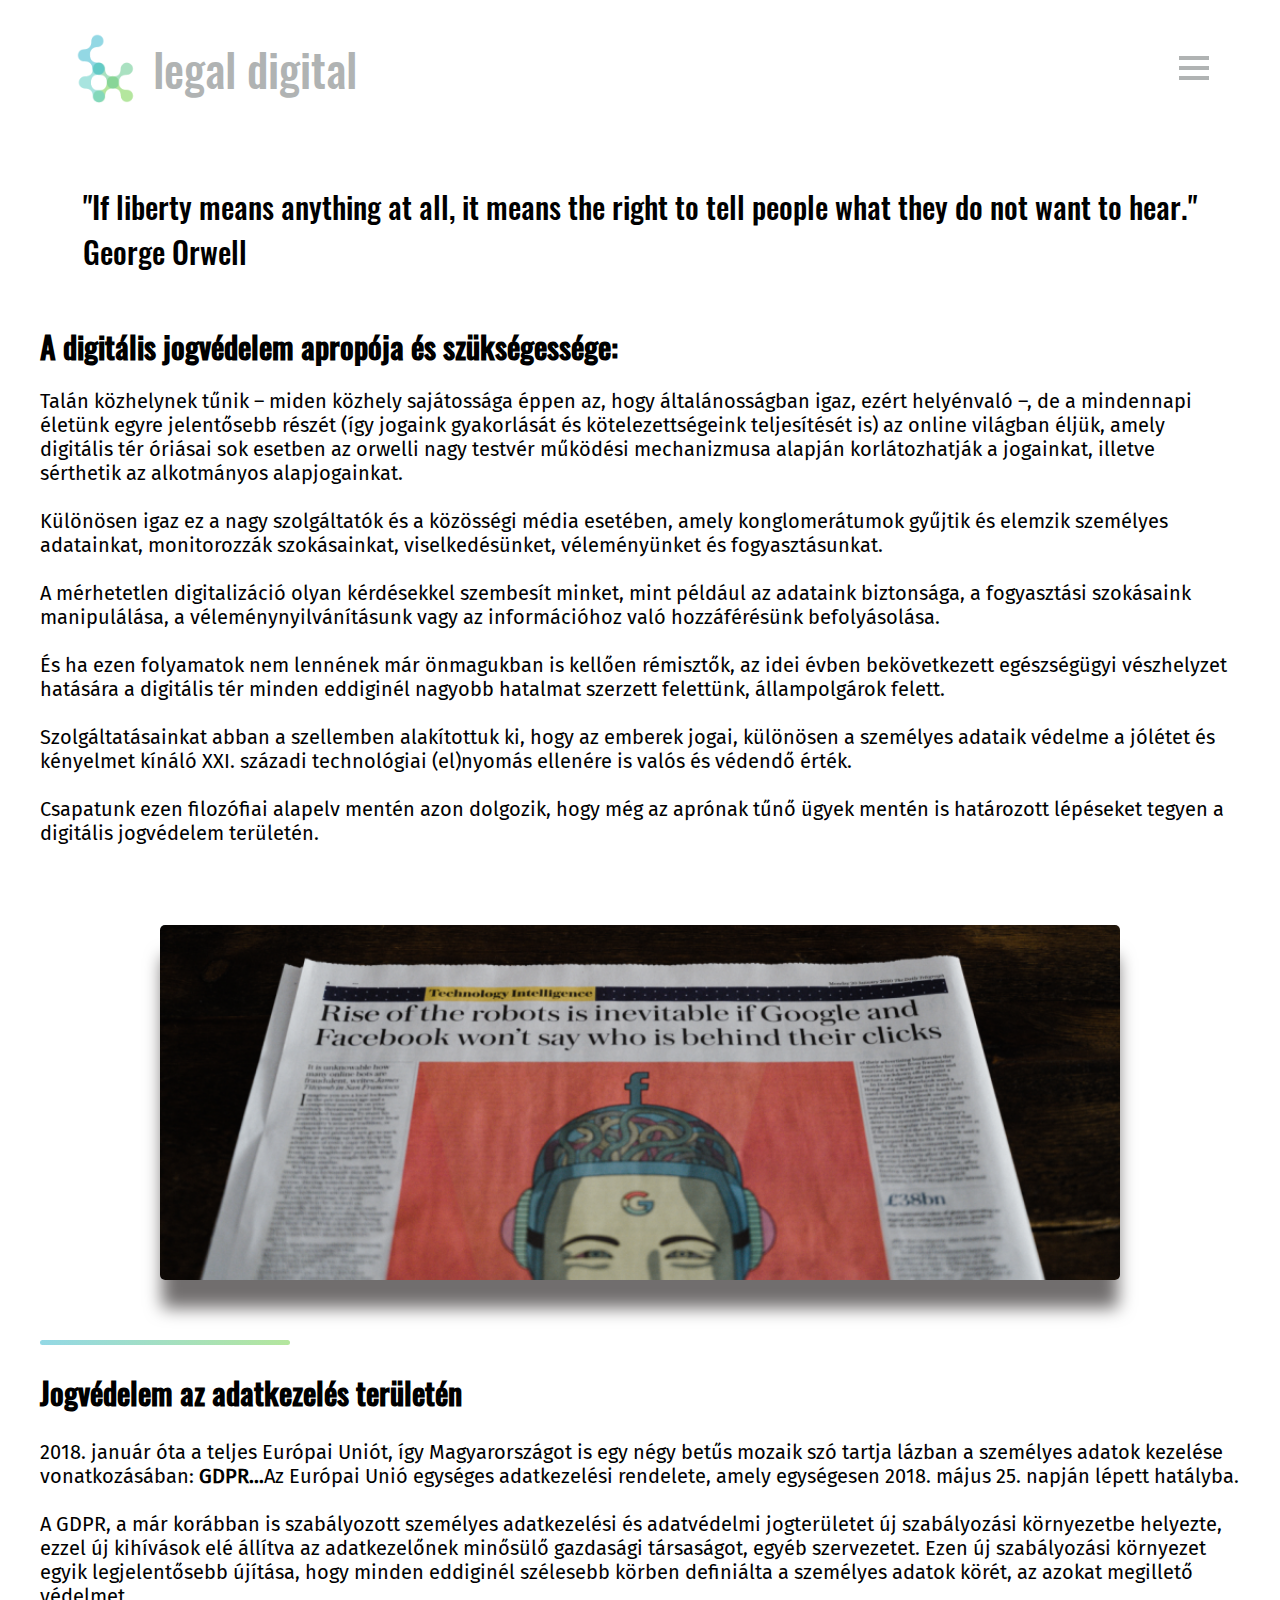
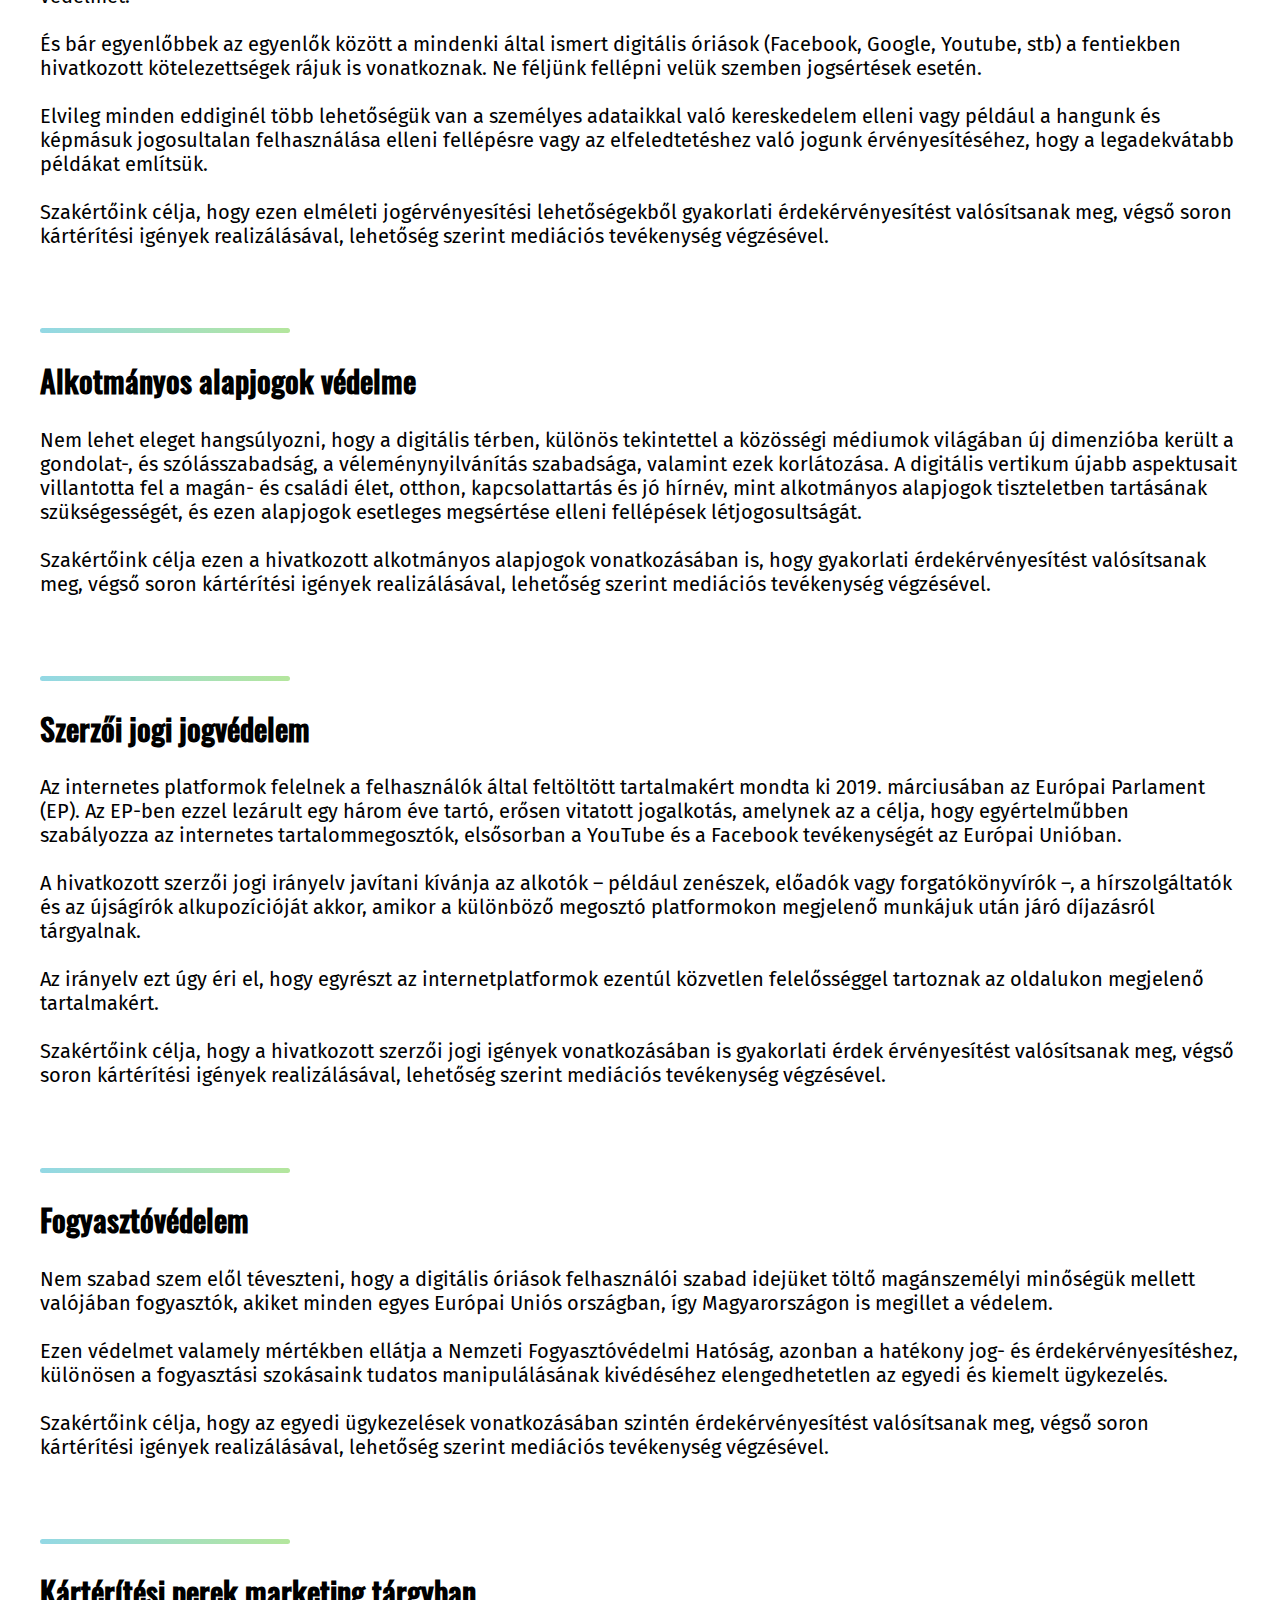
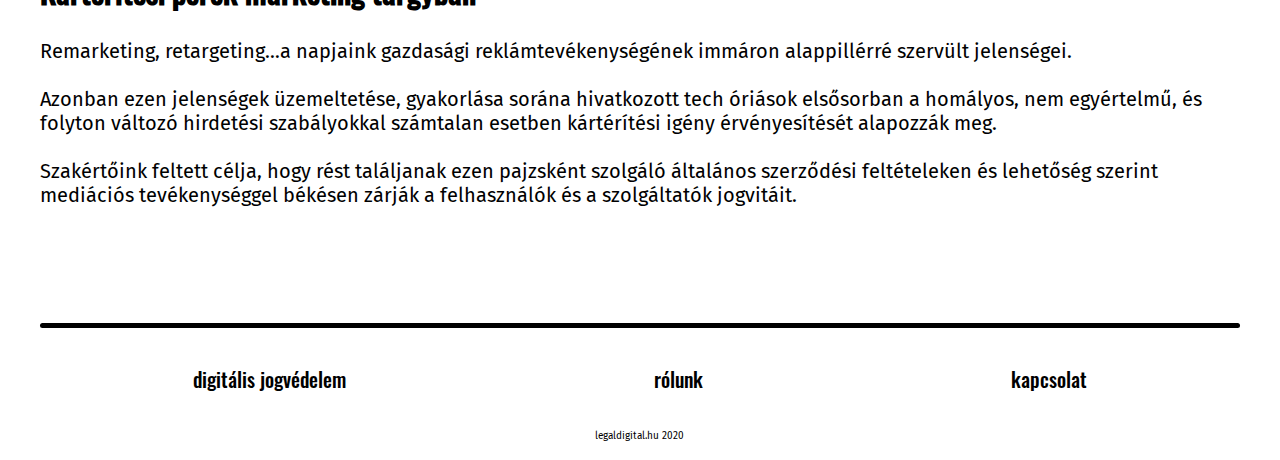
==== index.html @ 7c8e9872 "final touch" ====
<!DOCTYPE HTML>
<html lang="hu" prefix="og: http://ogp.me/ns#">
<head>
	<title>Legal Digital - digitális jogsegély</title>
	<meta name="description" content="A digitális jogvédelem szakértői. Jogvédelem az adatkezelés területén, alkotmányos alapjogok védelme, kártérítési perek digitális marketing tárgyban ">
	<meta name="viewport" content="width=device-width, initial-scale=1.0">
	<meta charset="UTF-8">
	<link rel="stylesheet" href="../assets/css/main.css" />
</head>
<body>
	<div class="page-wrapper">
	<div id="page-header-id" class="page-header">
		<div class="ld-logo"></div>
		<p class="page-title">legal digital</p>
		<div class="divisor"></div>
		<div id="toggleMenu" class="container" onclick="menuToggle(this)">
		  <div class="bar1"></div>
		  <div class="bar2"></div>
		  <div class="bar3"></div>
		</div>
	</div>
	<div class="page-content">
		<blockquote cite="https://www.goalcast.com/2018/01/19/22-george-orwell-quotes/">
			"If liberty means anything at all, it means the right to tell people what they do not want to hear."</br>
			George Orwell
		</blockquote>
		
		<article class="first-article">
			<h1>A digitális jogvédelem apropója és szükségessége:</h1>
			<p>Talán közhelynek tűnik – miden közhely sajátossága éppen az, hogy általánosságban igaz, ezért helyénvaló –, de a mindennapi életünk egyre jelentősebb részét (így jogaink gyakorlását és kötelezettségeink teljesítését is) az online világban éljük, amely digitális tér óriásai sok esetben az orwelli nagy testvér működési mechanizmusa alapján korlátozhatják a jogainkat, illetve sérthetik az alkotmányos alapjogainkat.<br/><br/>
			Különösen igaz ez a nagy szolgáltatók és a közösségi média esetében, amely konglomerátumok gyűjtik és elemzik személyes  adatainkat, monitorozzák szokásainkat,  viselkedésünket, véleményünket és  fogyasztásunkat.<br/><br/>
			A mérhetetlen digitalizáció olyan kérdésekkel szembesít minket, mint például az adataink biztonsága, a fogyasztási szokásaink manipulálása, a véleménynyilvánításunk vagy az információhoz való hozzáférésünk befolyásolása.<br/><br/>
			És ha ezen folyamatok nem lennének már önmagukban is kellően rémisztők, az idei évben bekövetkezett egészségügyi vészhelyzet hatására a digitális tér minden eddiginél nagyobb hatalmat szerzett felettünk, állampolgárok felett.<br/><br/>
			Szolgáltatásainkat abban a szellemben alakítottuk ki, hogy az emberek jogai, különösen a személyes adataik védelme a jólétet és kényelmet kínáló XXI. századi technológiai (el)nyomás ellenére is valós és védendő érték.<br/><br/>
			Csapatunk ezen filozófiai alapelv mentén azon dolgozik, hogy még az aprónak tűnő ügyek mentén is határozott lépéseket tegyen a digitális jogvédelem területén.
			</p>			
		</article>
		<div class="front-image"></div>
		<article>
			<div class="green-line"></div>
			<h2>Jogvédelem az adatkezelés területén</h2>
			<p>2018. január óta a teljes Európai Uniót, így Magyarországot is egy négy betűs mozaik szó tartja lázban a személyes adatok kezelése vonatkozásában: <b>GDPR...</b>Az Európai Unió egységes adatkezelési rendelete, amely egységesen 2018. május 25. napján lépett hatályba.<br/><br/>
			A GDPR, a már korábban is szabályozott személyes adatkezelési és adatvédelmi jogterületet új szabályozási környezetbe helyezte, ezzel új kihívások elé állítva az adatkezelőnek minősülő gazdasági társaságot, egyéb szervezetet. Ezen új szabályozási környezet egyik legjelentősebb újítása, hogy minden eddiginél szélesebb körben definiálta a személyes adatok körét, az azokat megillető védelmet.<br/><br/>
			És bár egyenlőbbek az egyenlők között a mindenki által ismert digitális óriások (Facebook, Google, Youtube, stb) a fentiekben hivatkozott kötelezettségek rájuk is vonatkoznak. Ne féljünk fellépni velük szemben jogsértések esetén.<br/><br/>
			Elvileg minden eddiginél több lehetőségük van a személyes adataikkal való kereskedelem elleni vagy például a hangunk és képmásuk jogosultalan felhasználása elleni fellépésre vagy az elfeledtetéshez való jogunk érvényesítéséhez, hogy a legadekvátabb példákat említsük.<br/><br/>
			Szakértőink célja, hogy ezen elméleti jogérvényesítési lehetőségekből gyakorlati érdekérvényesítést valósítsanak meg, végső soron kártérítési igények realizálásával, lehetőség szerint mediációs tevékenység végzésével.
			</p>			
		</article>
		<article>
			<div class="green-line"></div>
			<h2>Alkotmányos alapjogok védelme</h2>
			<p>Nem lehet eleget hangsúlyozni, hogy a digitális térben, különös tekintettel a közösségi médiumok világában új dimenzióba került a gondolat-, és szólásszabadság, a véleménynyilvánítás szabadsága, valamint ezek korlátozása. A digitális vertikum újabb aspektusait villantotta fel a magán- és családi élet, otthon, kapcsolattartás és jó hírnév, mint alkotmányos alapjogok tiszteletben tartásának szükségességét, és ezen alapjogok esetleges megsértése elleni fellépések létjogosultságát.<br/><br/>
			Szakértőink célja ezen a hivatkozott alkotmányos alapjogok vonatkozásában is, hogy gyakorlati érdekérvényesítést valósítsanak meg, végső soron kártérítési igények realizálásával, lehetőség szerint mediációs tevékenység végzésével.
			</p>			
		</article>
		<article>
			<div class="green-line"></div>
			<h2>Szerzői jogi jogvédelem</h2>
			<p>Az internetes platformok felelnek a felhasználók által feltöltött tartalmakért mondta ki 2019. márciusában az Európai Parlament (EP). Az EP-ben ezzel lezárult egy három éve tartó, erősen vitatott jogalkotás, amelynek az a célja, hogy egyértelműbben szabályozza az internetes tartalommegosztók, elsősorban a YouTube és a Facebook tevékenységét az Európai Unióban.<br/><br/>
			A hivatkozott szerzői jogi irányelv javítani kívánja az alkotók – például zenészek, előadók vagy forgatókönyvírók –, a hírszolgáltatók és az újságírók alkupozícióját akkor, amikor a különböző megosztó platformokon megjelenő munkájuk után járó díjazásról tárgyalnak.<br/><br/>
			Az irányelv ezt úgy éri el, hogy egyrészt az internetplatformok ezentúl közvetlen felelősséggel tartoznak az oldalukon megjelenő tartalmakért.<br/><br/>
			Szakértőink célja, hogy a hivatkozott szerzői jogi igények vonatkozásában is gyakorlati érdek érvényesítést valósítsanak meg, végső soron kártérítési igények realizálásával, lehetőség szerint mediációs tevékenység végzésével.
			</p>			
		</article>
		<article>
			<div class="green-line"></div>
			<h2>Fogyasztóvédelem</h2>
			<p>Nem szabad szem elől téveszteni, hogy a digitális óriások felhasználói szabad idejüket töltő magánszemélyi minőségük mellett valójában fogyasztók, akiket minden egyes Európai Uniós országban, így Magyarországon is megillet a védelem.<br/><br/>
			Ezen védelmet valamely mértékben ellátja a Nemzeti Fogyasztóvédelmi Hatóság, azonban a hatékony jog- és érdekérvényesítéshez, különösen a fogyasztási szokásaink tudatos manipulálásának kivédéséhez elengedhetetlen az egyedi és kiemelt ügykezelés.<br/><br/>
			Szakértőink célja, hogy az egyedi ügykezelések vonatkozásában szintén érdekérvényesítést valósítsanak meg, végső soron kártérítési igények realizálásával, lehetőség szerint mediációs tevékenység végzésével.
			</p>			
		</article>
		<article>
			<div class="green-line"></div>
			<h2>Kártérítési perek marketing tárgyban</h2>
			<p>Remarketing, retargeting…a napjaink gazdasági reklámtevékenységének immáron alappillérré szervült jelenségei.<br/><br/>
			Azonban ezen jelenségek üzemeltetése, gyakorlása sorána hivatkozott tech óriások elsősorban a homályos, nem egyértelmű, és folyton változó hirdetési szabályokkal számtalan esetben kártérítési igény érvényesítését alapozzák meg.<br/><br/>
			Szakértőink feltett célja, hogy rést találjanak ezen pajzsként szolgáló általános szerződési feltételeken és lehetőség szerint mediációs tevékenységgel békésen zárják a felhasználók és a szolgáltatók jogvitáit.
			</p>			
		</article>
		<div class="footer-line"></div>
		<div id="footer"></div>
	</div>
	</div>
	
	<div id="myNav" class="overlay"></div>

</body>
<script src="assets/js/overlay.js"></script>
<script src="assets/js/navigation.js"></script>
<script src="assets/js/footer.js"></script>
</html>
---- assets/css/main.css ----
@font-face{font-family:fira-regular;src:url(../fonts/FiraSans-Regular.ttf)}@font-face{font-family:roboto-light;src:url(../fonts/RobotoCondensed-Light.ttf)}@font-face{font-family:roboto-regular;src:url(../fonts/RobotoCondensed-Regular.ttf)}@font-face{font-family:roboto-bold;src:url(../fonts/RobotoCondensed-Bold.ttf)}@font-face{font-family:osqald-medium;src:url(../fonts/Oswald-Medium.ttf)}body{background-color:#fff}blockquote{font-family:osqald-medium;font-size:30px}h1{font-family:osqald-medium;font-size:30px}h2{font-family:osqald-medium;font-size:30px}p{font-family:fira-regular;font-size:20px}article{width:100%;margin-top:5%}.first-article{margin-top:0%}.front-image{background-image:url("../img/ld-front-img.png");background-size:cover;background-repeat:no-repeat;background-position:center;width:80%;height:355px;margin:0 auto;margin-top:5%;border-radius:5px 5px 5px 5px;-webkit-box-shadow:0px 30px 17px -2px #716e6e;-moz-box-shadow:0px 30px 17px -2px #716e6e;box-shadow:0px 30px 17px -2px #716e6e}.ld-logo{height:70px;width:70px;background-image:url("../img/ld-logo.png");background-size:contain;background-repeat:no-repeat}.page-title{font-family:osqald-medium;font-size:45px;color:#b0b3b3;margin:0px;margin-left:1%}.green-line{height:5px;width:250px;background-image:linear-gradient(to right, #93D8E5, #B4E69D);border-radius:5px 5px 5px 5px}.footer-line{margin-top:8%;height:5px;width:100%;background-color:#000;border-radius:5px 5px 5px 5px}.page-sub-title{font-family:osqald-medium;font-size:25px;font-style:italic;text-transform:uppercase;color:#f1c79a;margin:0px}.divisor{width:25px}.page-wrapper{width:100%;max-width:1280px;height:100%;display:flex;flex-direction:column;margin:0 auto}.page-header{display:flex;flex-direction:row;justify-content:flex-start;align-items:center;margin-left:5%;margin-right:5%;margin-top:2%}.page-content{width:95%;display:flex;flex-direction:column;margin-left:auto;margin-right:auto;align-items:center;margin-top:4%}.empty-space{height:300px;width:1px}.rolunk-drft{float:right;border-radius:5px 5px 5px 5px;-webkit-box-shadow:0px 30px 17px -2px #716e6e;-moz-box-shadow:0px 30px 17px -2px #716e6e;box-shadow:0px 30px 17px -2px #716e6e;margin-left:5%;margin-right:5%}@font-face{font-family:fira-regular;src:url(../fonts/FiraSans-Regular.ttf)}@font-face{font-family:roboto-light;src:url(../fonts/RobotoCondensed-Light.ttf)}@font-face{font-family:roboto-regular;src:url(../fonts/RobotoCondensed-Regular.ttf)}@font-face{font-family:roboto-bold;src:url(../fonts/RobotoCondensed-Bold.ttf)}@font-face{font-family:osqald-medium;src:url(../fonts/Oswald-Medium.ttf)}.container{display:inline-block;cursor:pointer;margin-left:auto}.bar1,.bar2,.bar3{width:30px;height:4px;background-color:#b0b3b3;margin:6px 0;transition:.4s}.change .bar1{-webkit-transform:rotate(-45deg) translate(-9px, 6px);transform:rotate(-45deg) translate(-9px, 6px)}.change .bar2{opacity:0}.change .bar3{-webkit-transform:rotate(45deg) translate(-8px, -8px);transform:rotate(45deg) translate(-8px, -5px)}.overlay{height:100%;width:0;position:fixed;z-index:1;top:0;left:0;background-color:#fff;overflow-x:hidden;transition:.5s}.overlay-content{font-family:osqald-medium;position:relative;top:25%;width:100%;text-align:center;margin-top:30px}.overlay a{padding:8px;text-decoration:none;font-size:50px;color:#000;display:block;transition:.3s}.overlay a:hover,.overlay a:focus{color:#74c4bb}.overlay .closebtn{position:absolute;top:20px;right:45px;font-size:60px}@font-face{font-family:fira-regular;src:url(../fonts/FiraSans-Regular.ttf)}@font-face{font-family:roboto-light;src:url(../fonts/RobotoCondensed-Light.ttf)}@font-face{font-family:roboto-regular;src:url(../fonts/RobotoCondensed-Regular.ttf)}@font-face{font-family:roboto-bold;src:url(../fonts/RobotoCondensed-Bold.ttf)}@font-face{font-family:osqald-medium;src:url(../fonts/Oswald-Medium.ttf)}form{font-family:fira-regular;font-size:20px;width:80%;margin:0 auto}input[type=text]{width:100%;padding:12px 20px;margin:8px 0;display:inline-block;border:1px solid #ccc;border-radius:4px;box-sizing:border-box}input[type=email]{width:100%;padding:12px 20px;margin:8px 0;display:inline-block;border:1px solid #ccc;border-radius:4px;box-sizing:border-box}input[type=phone]{width:100%;padding:12px 20px;margin:8px 0;display:inline-block;border:1px solid #ccc;border-radius:4px;box-sizing:border-box}textarea{width:100%;height:200px;padding:12px 20px;margin:8px 0;display:inline-block;border:1px solid #ccc;border-radius:4px;box-sizing:border-box}input[type=submit]{width:120px;background-color:#303a43;color:#fff;padding:14px 20px;margin:8px 0;border:none;border-radius:4px;cursor:pointer;font-weight:900}input:focus,textarea:focus{outline:none !important;border:1px solid #b0b3b3;box-shadow:0 0 10px #b0b3b3}input[type=submit]:hover{background-color:#74c4bb}.hidden{display:none}@font-face{font-family:fira-regular;src:url(../fonts/FiraSans-Regular.ttf)}@font-face{font-family:roboto-light;src:url(../fonts/RobotoCondensed-Light.ttf)}@font-face{font-family:roboto-regular;src:url(../fonts/RobotoCondensed-Regular.ttf)}@font-face{font-family:roboto-bold;src:url(../fonts/RobotoCondensed-Bold.ttf)}@font-face{font-family:osqald-medium;src:url(../fonts/Oswald-Medium.ttf)}.footer-content{display:flex;flex-direction:row;flex-wrap:wrap;justify-content:space-around;width:100%}.footer-content a{font-family:osqald-medium;font-size:20px;color:#000;text-decoration:none;margin-top:3%}.footer-content a:hover,.footer-content a:focus{color:#74c4bb}.footer-content-copy{margin-top:3%;text-align:center;width:100%}.footer-content-copy p{font-size:10px !important}#footer{width:100%}@font-face{font-family:fira-regular;src:url(../fonts/FiraSans-Regular.ttf)}@font-face{font-family:roboto-light;src:url(../fonts/RobotoCondensed-Light.ttf)}@font-face{font-family:roboto-regular;src:url(../fonts/RobotoCondensed-Regular.ttf)}@font-face{font-family:roboto-bold;src:url(../fonts/RobotoCondensed-Bold.ttf)}@font-face{font-family:osqald-medium;src:url(../fonts/Oswald-Medium.ttf)}@media only screen and (max-width: 668px){.ld-logo{height:40px;width:40px}.front-image{width:90%;height:200px}.page-title{font-size:20px}p{font-size:16px}blockquote{font-size:20px}h1{font-size:20px}h2{font-size:20px}article{margin-top:15%}.bar1,.bar2,.bar3{width:25px;height:3px;background-color:#b0b3b3;margin:6px 0;transition:.4s}.overlay a{text-decoration:none;font-size:25px}.overlay-content{top:25%}.footer-content a{font-size:16px}.green-line{height:5px;width:180px}.change .bar3{-webkit-transform:rotate(45deg) translate(-8px, -8px);transform:rotate(45deg) translate(-7px, -4px)}.rolunk-drft{display:none}}/*# sourceMappingURL=main.css.map */
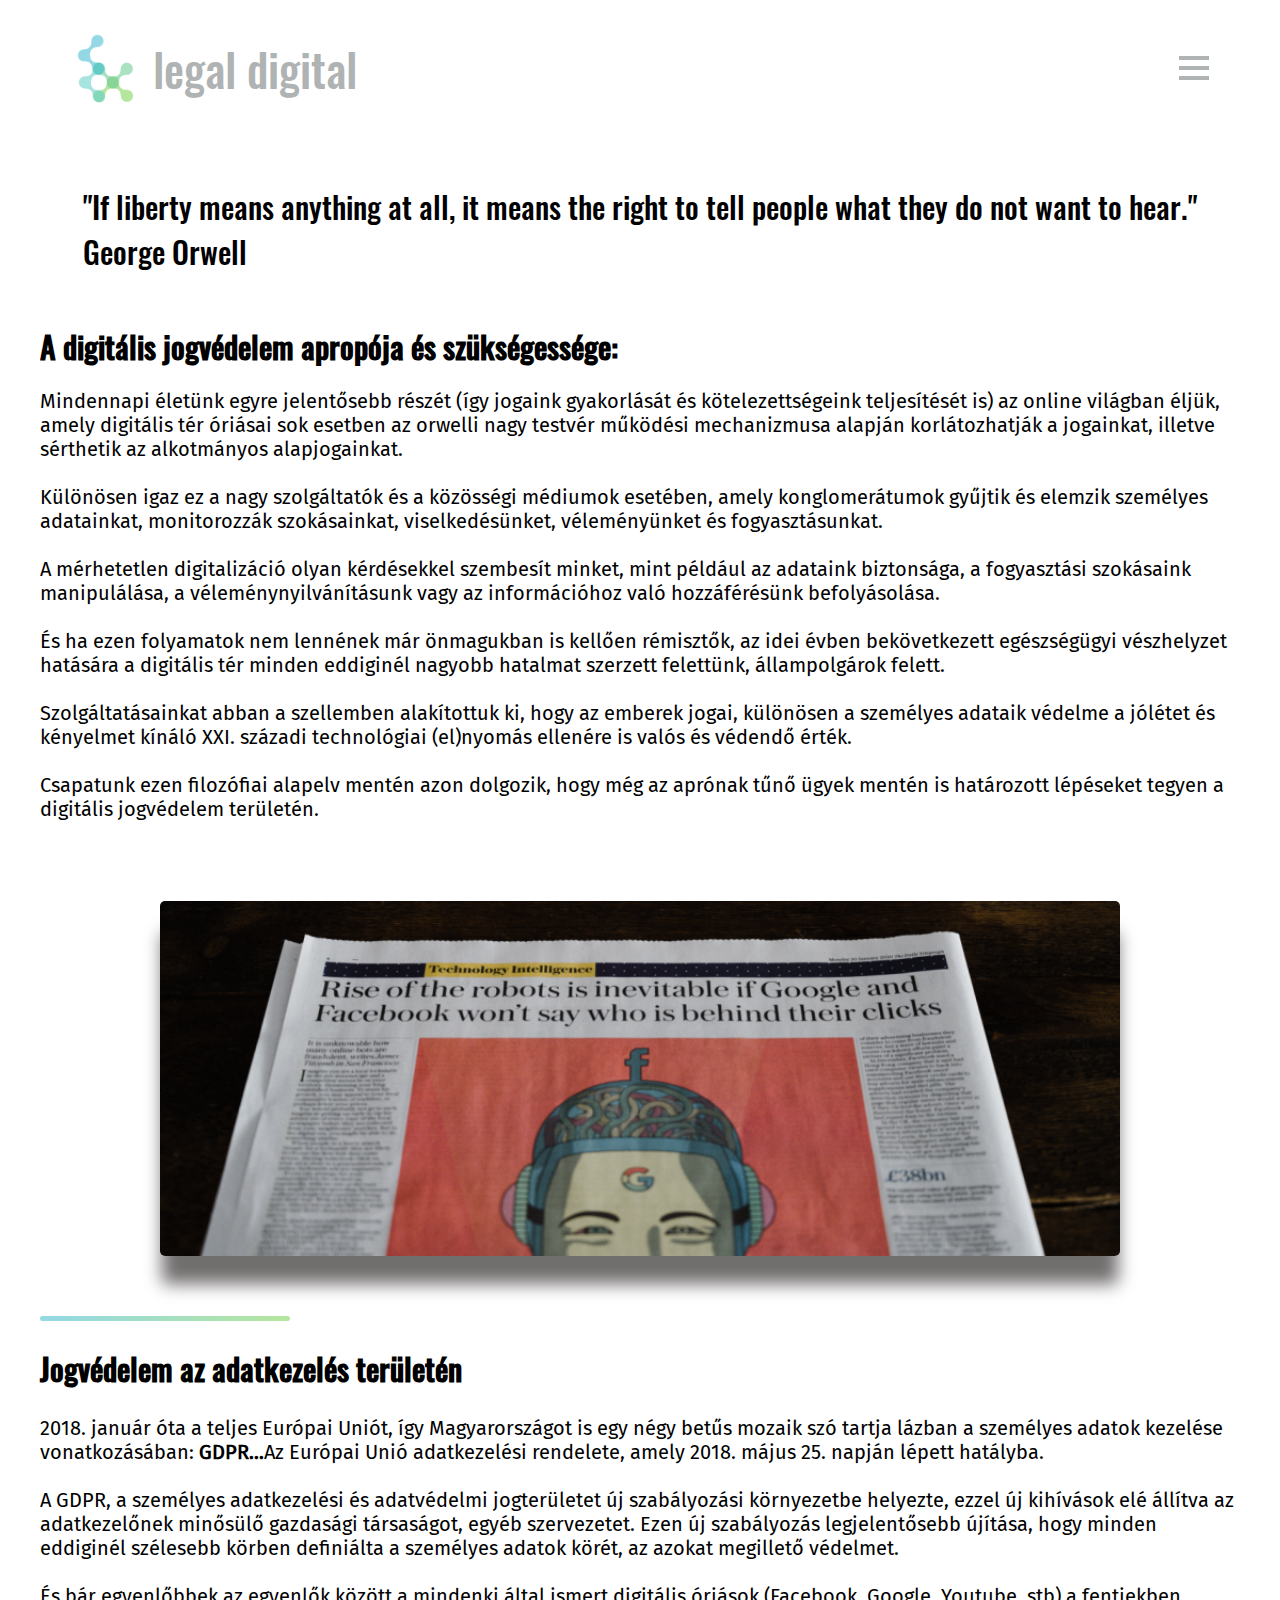
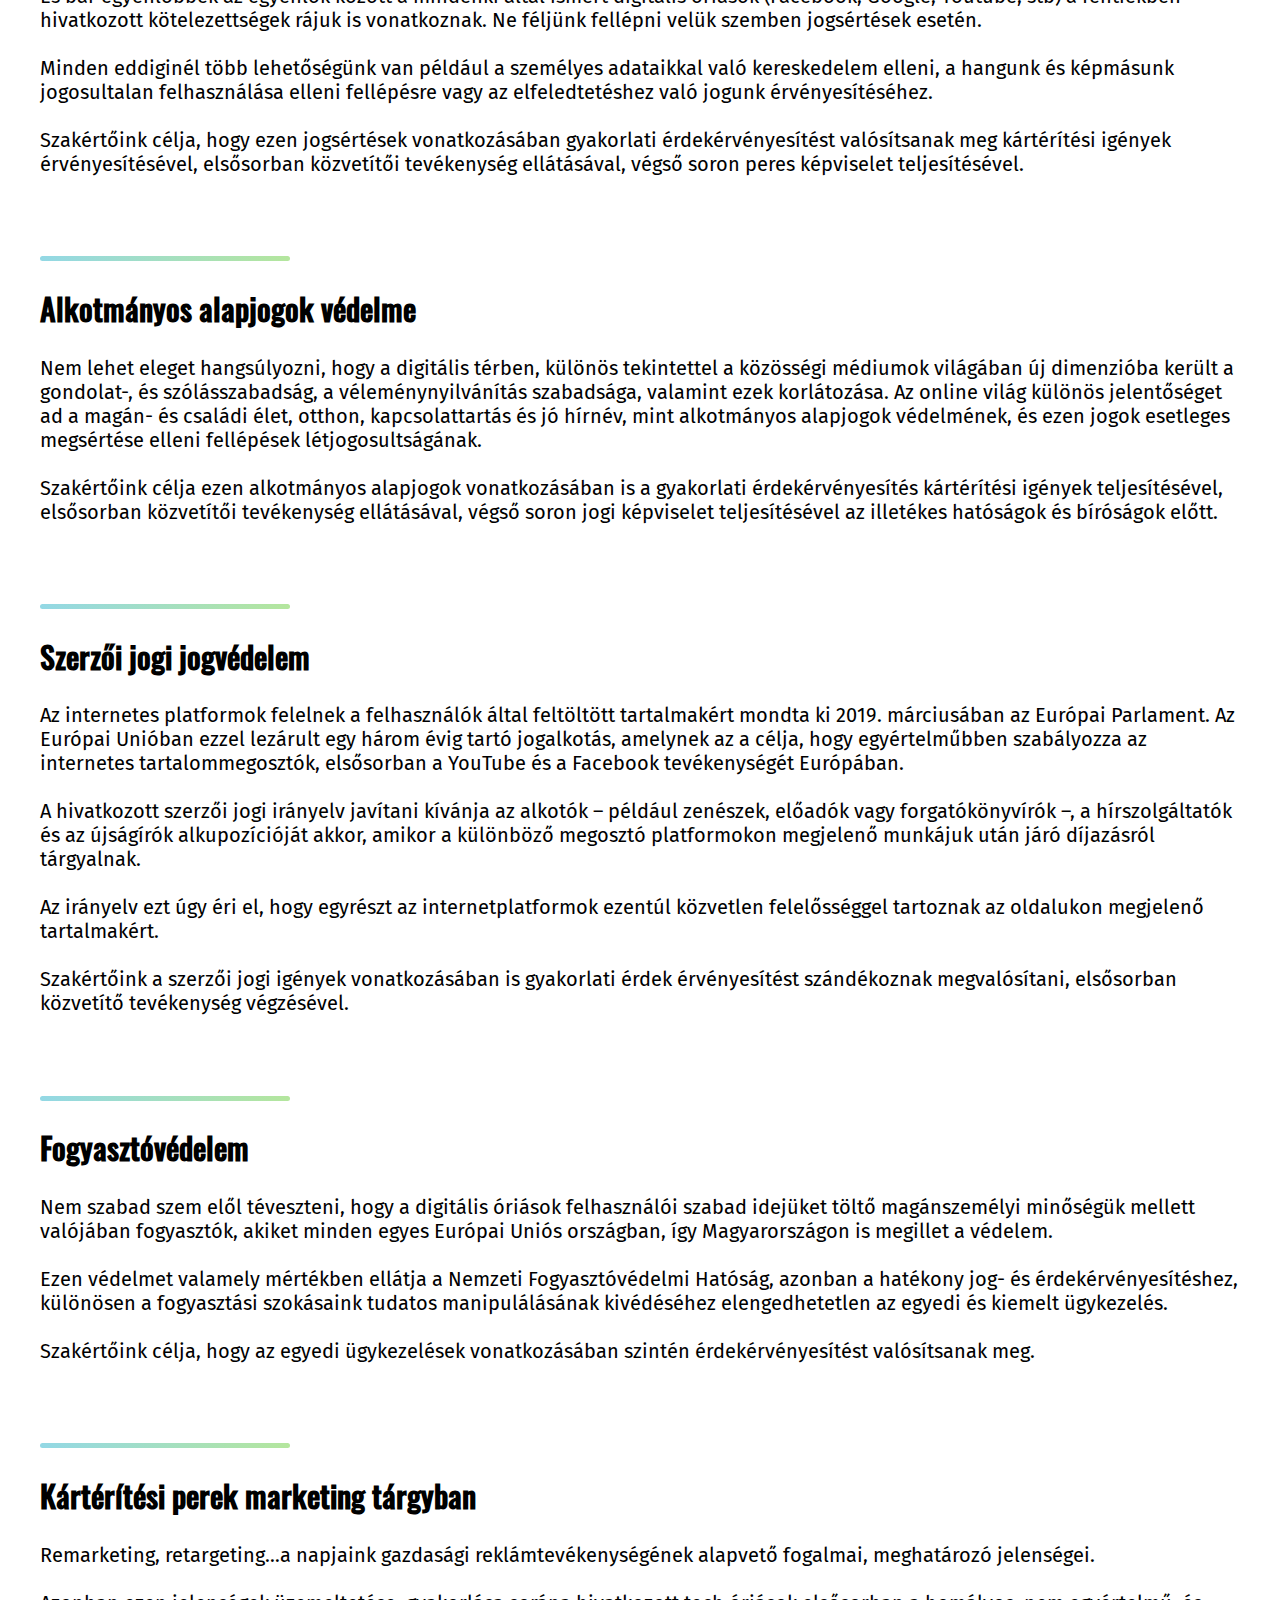
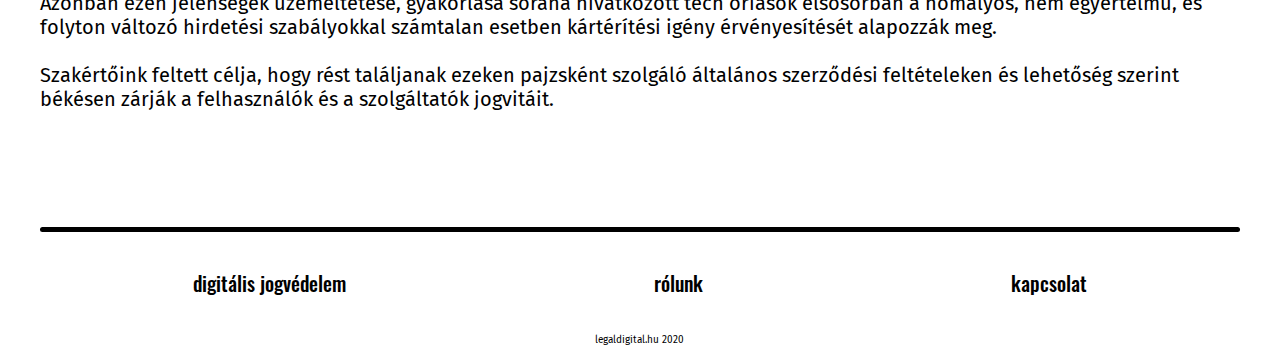
==== commit ba7160af: "final simitás content" ====
--- a/index.html
+++ b/index.html
@@ -27,8 +27,8 @@
 		
 		<article class="first-article">
 			<h1>A digitális jogvédelem apropója és szükségessége:</h1>
-			<p>Talán közhelynek tűnik – miden közhely sajátossága éppen az, hogy általánosságban igaz, ezért helyénvaló –, de a mindennapi életünk egyre jelentősebb részét (így jogaink gyakorlását és kötelezettségeink teljesítését is) az online világban éljük, amely digitális tér óriásai sok esetben az orwelli nagy testvér működési mechanizmusa alapján korlátozhatják a jogainkat, illetve sérthetik az alkotmányos alapjogainkat.<br/><br/>
-			Különösen igaz ez a nagy szolgáltatók és a közösségi média esetében, amely konglomerátumok gyűjtik és elemzik személyes  adatainkat, monitorozzák szokásainkat,  viselkedésünket, véleményünket és  fogyasztásunkat.<br/><br/>
+			<p>Mindennapi életünk egyre jelentősebb részét (így jogaink gyakorlását és kötelezettségeink teljesítését is) az online világban éljük, amely digitális tér óriásai sok esetben az orwelli nagy testvér működési mechanizmusa alapján korlátozhatják a jogainkat, illetve sérthetik az alkotmányos alapjogainkat.<br/><br/>
+			Különösen igaz ez a nagy szolgáltatók és a közösségi médiumok esetében, amely konglomerátumok gyűjtik és elemzik személyes  adatainkat, monitorozzák szokásainkat,  viselkedésünket, véleményünket és  fogyasztásunkat.<br/><br/>
 			A mérhetetlen digitalizáció olyan kérdésekkel szembesít minket, mint például az adataink biztonsága, a fogyasztási szokásaink manipulálása, a véleménynyilvánításunk vagy az információhoz való hozzáférésünk befolyásolása.<br/><br/>
 			És ha ezen folyamatok nem lennének már önmagukban is kellően rémisztők, az idei évben bekövetkezett egészségügyi vészhelyzet hatására a digitális tér minden eddiginél nagyobb hatalmat szerzett felettünk, állampolgárok felett.<br/><br/>
 			Szolgáltatásainkat abban a szellemben alakítottuk ki, hogy az emberek jogai, különösen a személyes adataik védelme a jólétet és kényelmet kínáló XXI. századi technológiai (el)nyomás ellenére is valós és védendő érték.<br/><br/>
@@ -39,27 +39,27 @@
 		<article>
 			<div class="green-line"></div>
 			<h2>Jogvédelem az adatkezelés területén</h2>
-			<p>2018. január óta a teljes Európai Uniót, így Magyarországot is egy négy betűs mozaik szó tartja lázban a személyes adatok kezelése vonatkozásában: <b>GDPR...</b>Az Európai Unió egységes adatkezelési rendelete, amely egységesen 2018. május 25. napján lépett hatályba.<br/><br/>
-			A GDPR, a már korábban is szabályozott személyes adatkezelési és adatvédelmi jogterületet új szabályozási környezetbe helyezte, ezzel új kihívások elé állítva az adatkezelőnek minősülő gazdasági társaságot, egyéb szervezetet. Ezen új szabályozási környezet egyik legjelentősebb újítása, hogy minden eddiginél szélesebb körben definiálta a személyes adatok körét, az azokat megillető védelmet.<br/><br/>
+			<p>2018. január óta a teljes Európai Uniót, így Magyarországot is egy négy betűs mozaik szó tartja lázban a személyes adatok kezelése vonatkozásában: <b>GDPR...</b>Az Európai Unió adatkezelési rendelete, amely 2018. május 25. napján lépett hatályba.<br/><br/>
+			A GDPR, a személyes adatkezelési és adatvédelmi jogterületet új szabályozási környezetbe helyezte, ezzel új kihívások elé állítva az adatkezelőnek minősülő gazdasági társaságot, egyéb szervezetet. Ezen új szabályozás legjelentősebb újítása, hogy minden eddiginél szélesebb körben definiálta a személyes adatok körét, az azokat megillető védelmet.<br/><br/>
 			És bár egyenlőbbek az egyenlők között a mindenki által ismert digitális óriások (Facebook, Google, Youtube, stb) a fentiekben hivatkozott kötelezettségek rájuk is vonatkoznak. Ne féljünk fellépni velük szemben jogsértések esetén.<br/><br/>
-			Elvileg minden eddiginél több lehetőségük van a személyes adataikkal való kereskedelem elleni vagy például a hangunk és képmásuk jogosultalan felhasználása elleni fellépésre vagy az elfeledtetéshez való jogunk érvényesítéséhez, hogy a legadekvátabb példákat említsük.<br/><br/>
-			Szakértőink célja, hogy ezen elméleti jogérvényesítési lehetőségekből gyakorlati érdekérvényesítést valósítsanak meg, végső soron kártérítési igények realizálásával, lehetőség szerint mediációs tevékenység végzésével.
+			Minden eddiginél több lehetőségünk van például a személyes adataikkal való kereskedelem elleni, a hangunk és képmásunk jogosultalan felhasználása elleni fellépésre vagy az elfeledtetéshez való jogunk érvényesítéséhez.<br/><br/>
+			Szakértőink célja, hogy ezen jogsértések vonatkozásában gyakorlati érdekérvényesítést valósítsanak meg kártérítési igények érvényesítésével, elsősorban közvetítői tevékenység ellátásával, végső soron peres képviselet teljesítésével.
 			</p>			
 		</article>
 		<article>
 			<div class="green-line"></div>
 			<h2>Alkotmányos alapjogok védelme</h2>
-			<p>Nem lehet eleget hangsúlyozni, hogy a digitális térben, különös tekintettel a közösségi médiumok világában új dimenzióba került a gondolat-, és szólásszabadság, a véleménynyilvánítás szabadsága, valamint ezek korlátozása. A digitális vertikum újabb aspektusait villantotta fel a magán- és családi élet, otthon, kapcsolattartás és jó hírnév, mint alkotmányos alapjogok tiszteletben tartásának szükségességét, és ezen alapjogok esetleges megsértése elleni fellépések létjogosultságát.<br/><br/>
-			Szakértőink célja ezen a hivatkozott alkotmányos alapjogok vonatkozásában is, hogy gyakorlati érdekérvényesítést valósítsanak meg, végső soron kártérítési igények realizálásával, lehetőség szerint mediációs tevékenység végzésével.
+			<p>Nem lehet eleget hangsúlyozni, hogy a digitális térben, különös tekintettel a közösségi médiumok világában új dimenzióba került a gondolat-, és szólásszabadság, a véleménynyilvánítás szabadsága, valamint ezek korlátozása. Az online világ különös jelentőséget ad a magán- és családi élet, otthon, kapcsolattartás és jó hírnév, mint alkotmányos alapjogok védelmének, és ezen jogok esetleges megsértése elleni fellépések létjogosultságának.<br/><br/>
+			Szakértőink célja ezen alkotmányos alapjogok vonatkozásában is a gyakorlati érdekérvényesítés kártérítési igények teljesítésével, elsősorban közvetítői tevékenység ellátásával, végső soron jogi képviselet teljesítésével az illetékes hatóságok és bíróságok előtt.
 			</p>			
 		</article>
 		<article>
 			<div class="green-line"></div>
 			<h2>Szerzői jogi jogvédelem</h2>
-			<p>Az internetes platformok felelnek a felhasználók által feltöltött tartalmakért mondta ki 2019. márciusában az Európai Parlament (EP). Az EP-ben ezzel lezárult egy három éve tartó, erősen vitatott jogalkotás, amelynek az a célja, hogy egyértelműbben szabályozza az internetes tartalommegosztók, elsősorban a YouTube és a Facebook tevékenységét az Európai Unióban.<br/><br/>
+			<p>Az internetes platformok felelnek a felhasználók által feltöltött tartalmakért mondta ki 2019. márciusában az Európai Parlament. Az Európai Unióban ezzel lezárult egy három évig tartó jogalkotás, amelynek az a célja, hogy egyértelműbben szabályozza az internetes tartalommegosztók, elsősorban a YouTube és a Facebook tevékenységét Európában.<br/><br/>
 			A hivatkozott szerzői jogi irányelv javítani kívánja az alkotók – például zenészek, előadók vagy forgatókönyvírók –, a hírszolgáltatók és az újságírók alkupozícióját akkor, amikor a különböző megosztó platformokon megjelenő munkájuk után járó díjazásról tárgyalnak.<br/><br/>
 			Az irányelv ezt úgy éri el, hogy egyrészt az internetplatformok ezentúl közvetlen felelősséggel tartoznak az oldalukon megjelenő tartalmakért.<br/><br/>
-			Szakértőink célja, hogy a hivatkozott szerzői jogi igények vonatkozásában is gyakorlati érdek érvényesítést valósítsanak meg, végső soron kártérítési igények realizálásával, lehetőség szerint mediációs tevékenység végzésével.
+			Szakértőink a szerzői jogi igények vonatkozásában is gyakorlati érdek érvényesítést szándékoznak megvalósítani, elsősorban közvetítő tevékenység végzésével.
 			</p>			
 		</article>
 		<article>
@@ -67,15 +67,15 @@
 			<h2>Fogyasztóvédelem</h2>
 			<p>Nem szabad szem elől téveszteni, hogy a digitális óriások felhasználói szabad idejüket töltő magánszemélyi minőségük mellett valójában fogyasztók, akiket minden egyes Európai Uniós országban, így Magyarországon is megillet a védelem.<br/><br/>
 			Ezen védelmet valamely mértékben ellátja a Nemzeti Fogyasztóvédelmi Hatóság, azonban a hatékony jog- és érdekérvényesítéshez, különösen a fogyasztási szokásaink tudatos manipulálásának kivédéséhez elengedhetetlen az egyedi és kiemelt ügykezelés.<br/><br/>
-			Szakértőink célja, hogy az egyedi ügykezelések vonatkozásában szintén érdekérvényesítést valósítsanak meg, végső soron kártérítési igények realizálásával, lehetőség szerint mediációs tevékenység végzésével.
+			Szakértőink célja, hogy az egyedi ügykezelések vonatkozásában szintén érdekérvényesítést valósítsanak meg.
 			</p>			
 		</article>
 		<article>
 			<div class="green-line"></div>
 			<h2>Kártérítési perek marketing tárgyban</h2>
-			<p>Remarketing, retargeting…a napjaink gazdasági reklámtevékenységének immáron alappillérré szervült jelenségei.<br/><br/>
+			<p>Remarketing, retargeting…a napjaink gazdasági reklámtevékenységének alapvető fogalmai, meghatározó jelenségei.<br/><br/>
 			Azonban ezen jelenségek üzemeltetése, gyakorlása sorána hivatkozott tech óriások elsősorban a homályos, nem egyértelmű, és folyton változó hirdetési szabályokkal számtalan esetben kártérítési igény érvényesítését alapozzák meg.<br/><br/>
-			Szakértőink feltett célja, hogy rést találjanak ezen pajzsként szolgáló általános szerződési feltételeken és lehetőség szerint mediációs tevékenységgel békésen zárják a felhasználók és a szolgáltatók jogvitáit.
+			Szakértőink feltett célja, hogy rést találjanak ezeken pajzsként szolgáló általános szerződési feltételeken és lehetőség szerint békésen zárják a felhasználók és a szolgáltatók jogvitáit.
 			</p>			
 		</article>
 		<div class="footer-line"></div>
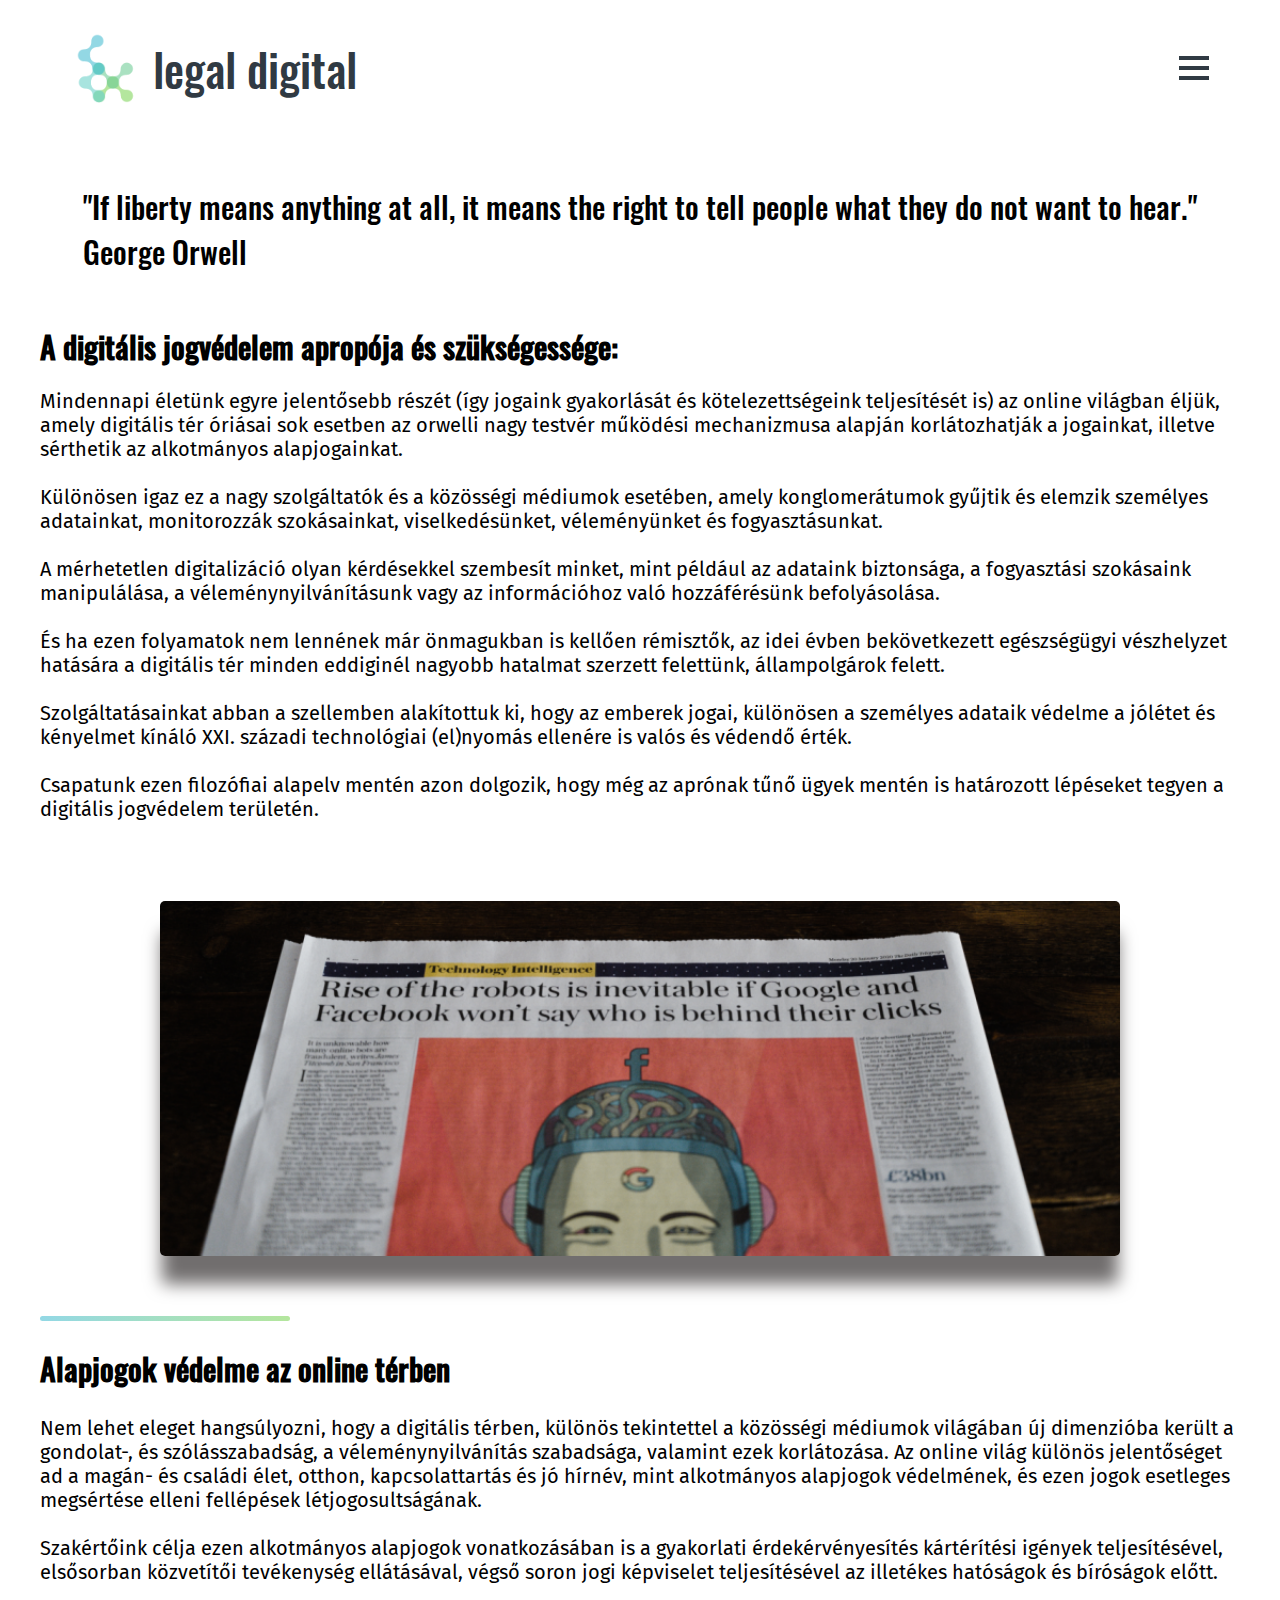
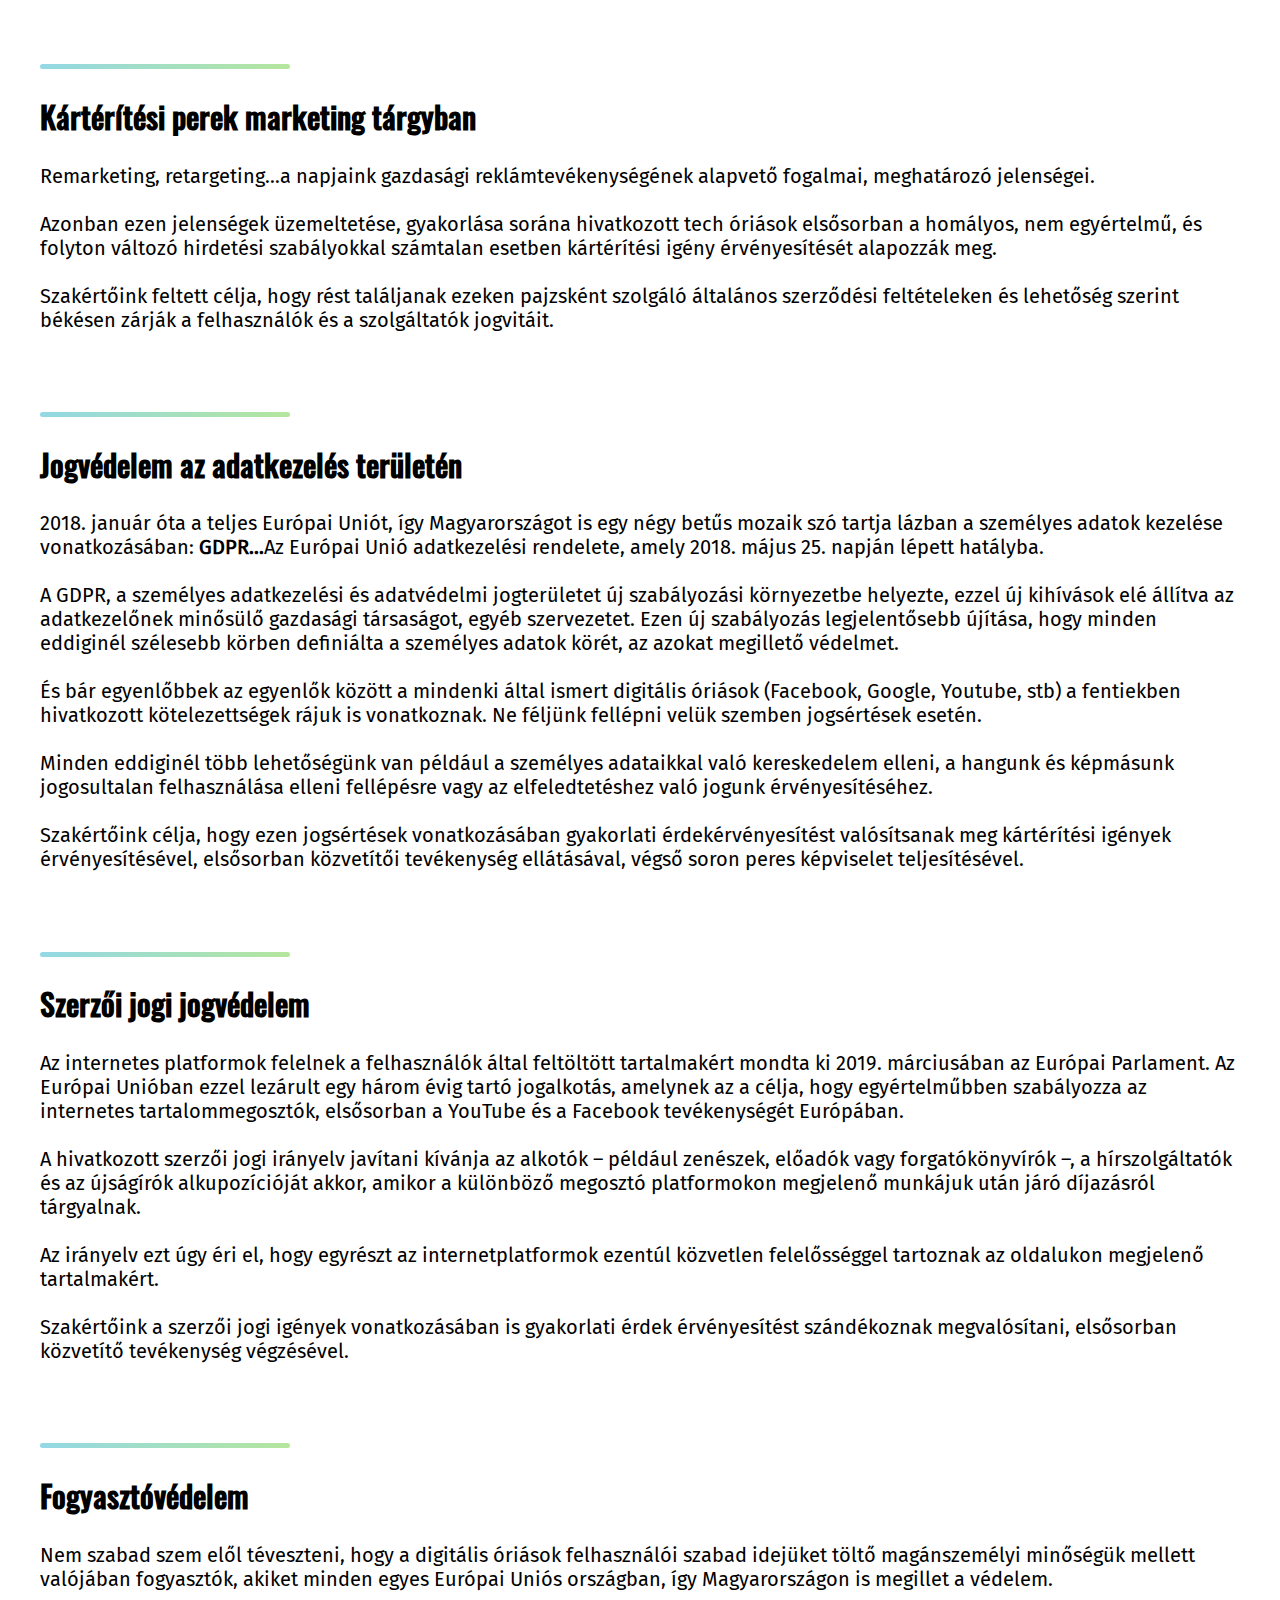
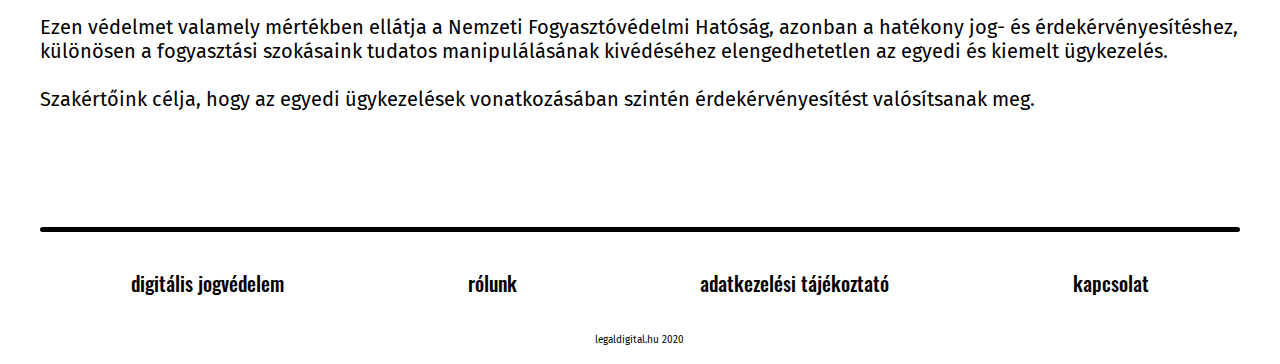
==== commit af10f4ce: "content mod" ====
--- a/index.html
+++ b/index.html
@@ -1,10 +1,16 @@
 <!DOCTYPE HTML>
 <html lang="hu" prefix="og: http://ogp.me/ns#">
 <head>
-	<title>Legal Digital - digitális jogsegély</title>
+	<title>legal digital - digitális jogsegély</title>
 	<meta name="description" content="A digitális jogvédelem szakértői. Jogvédelem az adatkezelés területén, alkotmányos alapjogok védelme, kártérítési perek digitális marketing tárgyban ">
 	<meta name="viewport" content="width=device-width, initial-scale=1.0">
 	<meta charset="UTF-8">
+	<meta property="og:title" content="legal digital - A digitális jogvédelem szakértői.">
+	<meta property="og:site_name" content="legal digital">
+	<meta property="og:url" content="https://www.legaldigital.hu/">
+	<meta property="og:description" content="A digitális jogvédelem szakértői. Jogvédelem az adatkezelés területén, alkotmányos alapjogok védelme, kártérítési perek digitális marketing tárgyban ">
+	<meta property="og:type" content="article">
+	<meta property="og:image" content="https://www.legaldigital.hu/assets/img/ld-front-img.png">
 	<link rel="stylesheet" href="../assets/css/main.css" />
 </head>
 <body>
@@ -38,19 +44,27 @@
 		<div class="front-image"></div>
 		<article>
 			<div class="green-line"></div>
+			<h2>Alapjogok védelme az online térben</h2>
+			<p>Nem lehet eleget hangsúlyozni, hogy a digitális térben, különös tekintettel a közösségi médiumok világában új dimenzióba került a gondolat-, és szólásszabadság, a véleménynyilvánítás szabadsága, valamint ezek korlátozása. Az online világ különös jelentőséget ad a magán- és családi élet, otthon, kapcsolattartás és jó hírnév, mint alkotmányos alapjogok védelmének, és ezen jogok esetleges megsértése elleni fellépések létjogosultságának.<br/><br/>
+			Szakértőink célja ezen alkotmányos alapjogok vonatkozásában is a gyakorlati érdekérvényesítés kártérítési igények teljesítésével, elsősorban közvetítői tevékenység ellátásával, végső soron jogi képviselet teljesítésével az illetékes hatóságok és bíróságok előtt.
+			</p>			
+		</article>
+		<article>
+			<div class="green-line"></div>
+			<h2>Kártérítési perek marketing tárgyban</h2>
+			<p>Remarketing, retargeting…a napjaink gazdasági reklámtevékenységének alapvető fogalmai, meghatározó jelenségei.<br/><br/>
+			Azonban ezen jelenségek üzemeltetése, gyakorlása sorána hivatkozott tech óriások elsősorban a homályos, nem egyértelmű, és folyton változó hirdetési szabályokkal számtalan esetben kártérítési igény érvényesítését alapozzák meg.<br/><br/>
+			Szakértőink feltett célja, hogy rést találjanak ezeken pajzsként szolgáló általános szerződési feltételeken és lehetőség szerint békésen zárják a felhasználók és a szolgáltatók jogvitáit.
+			</p>			
+		</article>
+		<article>
+			<div class="green-line"></div>
 			<h2>Jogvédelem az adatkezelés területén</h2>
 			<p>2018. január óta a teljes Európai Uniót, így Magyarországot is egy négy betűs mozaik szó tartja lázban a személyes adatok kezelése vonatkozásában: <b>GDPR...</b>Az Európai Unió adatkezelési rendelete, amely 2018. május 25. napján lépett hatályba.<br/><br/>
 			A GDPR, a személyes adatkezelési és adatvédelmi jogterületet új szabályozási környezetbe helyezte, ezzel új kihívások elé állítva az adatkezelőnek minősülő gazdasági társaságot, egyéb szervezetet. Ezen új szabályozás legjelentősebb újítása, hogy minden eddiginél szélesebb körben definiálta a személyes adatok körét, az azokat megillető védelmet.<br/><br/>
 			És bár egyenlőbbek az egyenlők között a mindenki által ismert digitális óriások (Facebook, Google, Youtube, stb) a fentiekben hivatkozott kötelezettségek rájuk is vonatkoznak. Ne féljünk fellépni velük szemben jogsértések esetén.<br/><br/>
 			Minden eddiginél több lehetőségünk van például a személyes adataikkal való kereskedelem elleni, a hangunk és képmásunk jogosultalan felhasználása elleni fellépésre vagy az elfeledtetéshez való jogunk érvényesítéséhez.<br/><br/>
 			Szakértőink célja, hogy ezen jogsértések vonatkozásában gyakorlati érdekérvényesítést valósítsanak meg kártérítési igények érvényesítésével, elsősorban közvetítői tevékenység ellátásával, végső soron peres képviselet teljesítésével.
-			</p>			
-		</article>
-		<article>
-			<div class="green-line"></div>
-			<h2>Alkotmányos alapjogok védelme</h2>
-			<p>Nem lehet eleget hangsúlyozni, hogy a digitális térben, különös tekintettel a közösségi médiumok világában új dimenzióba került a gondolat-, és szólásszabadság, a véleménynyilvánítás szabadsága, valamint ezek korlátozása. Az online világ különös jelentőséget ad a magán- és családi élet, otthon, kapcsolattartás és jó hírnév, mint alkotmányos alapjogok védelmének, és ezen jogok esetleges megsértése elleni fellépések létjogosultságának.<br/><br/>
-			Szakértőink célja ezen alkotmányos alapjogok vonatkozásában is a gyakorlati érdekérvényesítés kártérítési igények teljesítésével, elsősorban közvetítői tevékenység ellátásával, végső soron jogi képviselet teljesítésével az illetékes hatóságok és bíróságok előtt.
 			</p>			
 		</article>
 		<article>
@@ -70,14 +84,6 @@
 			Szakértőink célja, hogy az egyedi ügykezelések vonatkozásában szintén érdekérvényesítést valósítsanak meg.
 			</p>			
 		</article>
-		<article>
-			<div class="green-line"></div>
-			<h2>Kártérítési perek marketing tárgyban</h2>
-			<p>Remarketing, retargeting…a napjaink gazdasági reklámtevékenységének alapvető fogalmai, meghatározó jelenségei.<br/><br/>
-			Azonban ezen jelenségek üzemeltetése, gyakorlása sorána hivatkozott tech óriások elsősorban a homályos, nem egyértelmű, és folyton változó hirdetési szabályokkal számtalan esetben kártérítési igény érvényesítését alapozzák meg.<br/><br/>
-			Szakértőink feltett célja, hogy rést találjanak ezeken pajzsként szolgáló általános szerződési feltételeken és lehetőség szerint békésen zárják a felhasználók és a szolgáltatók jogvitáit.
-			</p>			
-		</article>
 		<div class="footer-line"></div>
 		<div id="footer"></div>
 	</div>
@@ -89,4 +95,30 @@
 <script src="assets/js/overlay.js"></script>
 <script src="assets/js/navigation.js"></script>
 <script src="assets/js/footer.js"></script>
+<script type="application/ld+json">
+{
+  "@context": "https://schema.org",
+  "@type": "Article",
+  "mainEntityOfPage": {
+    "@type": "WebPage",
+    "@id": "https://www.legaldigital.hu/"
+  },
+  "headline": "A digitális jogvédelem apropója és szükségessége",
+  "image": "https://www.legaldigital.hu/assets/img/ld-front-img.png",  
+  "author": {
+    "@type": "Organization",
+    "name": "legal digital"
+  },  
+  "publisher": {
+    "@type": "Organization",
+    "name": "legal digital",
+    "logo": {
+      "@type": "ImageObject",
+      "url": "https://www.legaldigital.hu/assets/img/ld-logo.png"
+    }
+  },
+  "datePublished": "2020-05-28",
+  "dateModified": "2020-05-28"
+}
+</script>
 </html>--- a/assets/css/main.css
+++ b/assets/css/main.css
@@ -1 +1 @@
-@font-face{font-family:fira-regular;src:url(../fonts/FiraSans-Regular.ttf)}@font-face{font-family:roboto-light;src:url(../fonts/RobotoCondensed-Light.ttf)}@font-face{font-family:roboto-regular;src:url(../fonts/RobotoCondensed-Regular.ttf)}@font-face{font-family:roboto-bold;src:url(../fonts/RobotoCondensed-Bold.ttf)}@font-face{font-family:osqald-medium;src:url(../fonts/Oswald-Medium.ttf)}body{background-color:#fff}blockquote{font-family:osqald-medium;font-size:30px}h1{font-family:osqald-medium;font-size:30px}h2{font-family:osqald-medium;font-size:30px}p{font-family:fira-regular;font-size:20px}article{width:100%;margin-top:5%}.first-article{margin-top:0%}.front-image{background-image:url("../img/ld-front-img.png");background-size:cover;background-repeat:no-repeat;background-position:center;width:80%;height:355px;margin:0 auto;margin-top:5%;border-radius:5px 5px 5px 5px;-webkit-box-shadow:0px 30px 17px -2px #716e6e;-moz-box-shadow:0px 30px 17px -2px #716e6e;box-shadow:0px 30px 17px -2px #716e6e}.ld-logo{height:70px;width:70px;background-image:url("../img/ld-logo.png");background-size:contain;background-repeat:no-repeat}.page-title{font-family:osqald-medium;font-size:45px;color:#b0b3b3;margin:0px;margin-left:1%}.green-line{height:5px;width:250px;background-image:linear-gradient(to right, #93D8E5, #B4E69D);border-radius:5px 5px 5px 5px}.footer-line{margin-top:8%;height:5px;width:100%;background-color:#000;border-radius:5px 5px 5px 5px}.page-sub-title{font-family:osqald-medium;font-size:25px;font-style:italic;text-transform:uppercase;color:#f1c79a;margin:0px}.divisor{width:25px}.page-wrapper{width:100%;max-width:1280px;height:100%;display:flex;flex-direction:column;margin:0 auto}.page-header{display:flex;flex-direction:row;justify-content:flex-start;align-items:center;margin-left:5%;margin-right:5%;margin-top:2%}.page-content{width:95%;display:flex;flex-direction:column;margin-left:auto;margin-right:auto;align-items:center;margin-top:4%}.empty-space{height:300px;width:1px}.rolunk-drft{float:right;border-radius:5px 5px 5px 5px;-webkit-box-shadow:0px 30px 17px -2px #716e6e;-moz-box-shadow:0px 30px 17px -2px #716e6e;box-shadow:0px 30px 17px -2px #716e6e;margin-left:5%;margin-right:5%}@font-face{font-family:fira-regular;src:url(../fonts/FiraSans-Regular.ttf)}@font-face{font-family:roboto-light;src:url(../fonts/RobotoCondensed-Light.ttf)}@font-face{font-family:roboto-regular;src:url(../fonts/RobotoCondensed-Regular.ttf)}@font-face{font-family:roboto-bold;src:url(../fonts/RobotoCondensed-Bold.ttf)}@font-face{font-family:osqald-medium;src:url(../fonts/Oswald-Medium.ttf)}.container{display:inline-block;cursor:pointer;margin-left:auto}.bar1,.bar2,.bar3{width:30px;height:4px;background-color:#b0b3b3;margin:6px 0;transition:.4s}.change .bar1{-webkit-transform:rotate(-45deg) translate(-9px, 6px);transform:rotate(-45deg) translate(-9px, 6px)}.change .bar2{opacity:0}.change .bar3{-webkit-transform:rotate(45deg) translate(-8px, -8px);transform:rotate(45deg) translate(-8px, -5px)}.overlay{height:100%;width:0;position:fixed;z-index:1;top:0;left:0;background-color:#fff;overflow-x:hidden;transition:.5s}.overlay-content{font-family:osqald-medium;position:relative;top:25%;width:100%;text-align:center;margin-top:30px}.overlay a{padding:8px;text-decoration:none;font-size:50px;color:#000;display:block;transition:.3s}.overlay a:hover,.overlay a:focus{color:#74c4bb}.overlay .closebtn{position:absolute;top:20px;right:45px;font-size:60px}@font-face{font-family:fira-regular;src:url(../fonts/FiraSans-Regular.ttf)}@font-face{font-family:roboto-light;src:url(../fonts/RobotoCondensed-Light.ttf)}@font-face{font-family:roboto-regular;src:url(../fonts/RobotoCondensed-Regular.ttf)}@font-face{font-family:roboto-bold;src:url(../fonts/RobotoCondensed-Bold.ttf)}@font-face{font-family:osqald-medium;src:url(../fonts/Oswald-Medium.ttf)}form{font-family:fira-regular;font-size:20px;width:80%;margin:0 auto}input[type=text]{width:100%;padding:12px 20px;margin:8px 0;display:inline-block;border:1px solid #ccc;border-radius:4px;box-sizing:border-box}input[type=email]{width:100%;padding:12px 20px;margin:8px 0;display:inline-block;border:1px solid #ccc;border-radius:4px;box-sizing:border-box}input[type=phone]{width:100%;padding:12px 20px;margin:8px 0;display:inline-block;border:1px solid #ccc;border-radius:4px;box-sizing:border-box}textarea{width:100%;height:200px;padding:12px 20px;margin:8px 0;display:inline-block;border:1px solid #ccc;border-radius:4px;box-sizing:border-box}input[type=submit]{width:120px;background-color:#303a43;color:#fff;padding:14px 20px;margin:8px 0;border:none;border-radius:4px;cursor:pointer;font-weight:900}input:focus,textarea:focus{outline:none !important;border:1px solid #b0b3b3;box-shadow:0 0 10px #b0b3b3}input[type=submit]:hover{background-color:#74c4bb}.hidden{display:none}@font-face{font-family:fira-regular;src:url(../fonts/FiraSans-Regular.ttf)}@font-face{font-family:roboto-light;src:url(../fonts/RobotoCondensed-Light.ttf)}@font-face{font-family:roboto-regular;src:url(../fonts/RobotoCondensed-Regular.ttf)}@font-face{font-family:roboto-bold;src:url(../fonts/RobotoCondensed-Bold.ttf)}@font-face{font-family:osqald-medium;src:url(../fonts/Oswald-Medium.ttf)}.footer-content{display:flex;flex-direction:row;flex-wrap:wrap;justify-content:space-around;width:100%}.footer-content a{font-family:osqald-medium;font-size:20px;color:#000;text-decoration:none;margin-top:3%}.footer-content a:hover,.footer-content a:focus{color:#74c4bb}.footer-content-copy{margin-top:3%;text-align:center;width:100%}.footer-content-copy p{font-size:10px !important}#footer{width:100%}@font-face{font-family:fira-regular;src:url(../fonts/FiraSans-Regular.ttf)}@font-face{font-family:roboto-light;src:url(../fonts/RobotoCondensed-Light.ttf)}@font-face{font-family:roboto-regular;src:url(../fonts/RobotoCondensed-Regular.ttf)}@font-face{font-family:roboto-bold;src:url(../fonts/RobotoCondensed-Bold.ttf)}@font-face{font-family:osqald-medium;src:url(../fonts/Oswald-Medium.ttf)}@media only screen and (max-width: 668px){.ld-logo{height:40px;width:40px}.front-image{width:90%;height:200px}.page-title{font-size:20px}p{font-size:16px}blockquote{font-size:20px}h1{font-size:20px}h2{font-size:20px}article{margin-top:15%}.bar1,.bar2,.bar3{width:25px;height:3px;background-color:#b0b3b3;margin:6px 0;transition:.4s}.overlay a{text-decoration:none;font-size:25px}.overlay-content{top:25%}.footer-content a{font-size:16px}.green-line{height:5px;width:180px}.change .bar3{-webkit-transform:rotate(45deg) translate(-8px, -8px);transform:rotate(45deg) translate(-7px, -4px)}.rolunk-drft{display:none}}/*# sourceMappingURL=main.css.map */
+@font-face{font-family:fira-regular;src:url(../fonts/FiraSans-Regular.ttf)}@font-face{font-family:roboto-light;src:url(../fonts/RobotoCondensed-Light.ttf)}@font-face{font-family:roboto-regular;src:url(../fonts/RobotoCondensed-Regular.ttf)}@font-face{font-family:roboto-bold;src:url(../fonts/RobotoCondensed-Bold.ttf)}@font-face{font-family:osqald-medium;src:url(../fonts/Oswald-Medium.ttf)}body{background-color:#fff}blockquote{font-family:osqald-medium;font-size:30px}h1{font-family:osqald-medium;font-size:30px}h2{font-family:osqald-medium;font-size:30px}p{font-family:fira-regular;font-size:20px}article{width:100%;margin-top:5%}.first-article{margin-top:0%}.front-image{background-image:url("../img/ld-front-img.png");background-size:cover;background-repeat:no-repeat;background-position:center;width:80%;height:355px;margin:0 auto;margin-top:5%;border-radius:5px 5px 5px 5px;-webkit-box-shadow:0px 30px 17px -2px #716e6e;-moz-box-shadow:0px 30px 17px -2px #716e6e;box-shadow:0px 30px 17px -2px #716e6e}.ld-logo{height:70px;width:70px;background-image:url("../img/ld-logo.png");background-size:contain;background-repeat:no-repeat}.page-title{font-family:osqald-medium;font-size:45px;color:#303a43;margin:0px;margin-left:1%}.green-line{height:5px;width:250px;background-image:linear-gradient(to right, #93D8E5, #B4E69D);border-radius:5px 5px 5px 5px}.footer-line{margin-top:8%;height:5px;width:100%;background-color:#000;border-radius:5px 5px 5px 5px}.page-sub-title{font-family:osqald-medium;font-size:25px;font-style:italic;text-transform:uppercase;color:#f1c79a;margin:0px}.divisor{width:25px}.page-wrapper{width:100%;max-width:1280px;height:100%;display:flex;flex-direction:column;margin:0 auto}.page-header{display:flex;flex-direction:row;justify-content:flex-start;align-items:center;margin-left:5%;margin-right:5%;margin-top:2%}.page-content{width:95%;display:flex;flex-direction:column;margin-left:auto;margin-right:auto;align-items:center;margin-top:4%}.empty-space{height:300px;width:1px}.rolunk-drft{float:right;border-radius:5px 5px 5px 5px;-webkit-box-shadow:0px 30px 17px -2px #716e6e;-moz-box-shadow:0px 30px 17px -2px #716e6e;box-shadow:0px 30px 17px -2px #716e6e;margin-left:5%;margin-right:5%}@font-face{font-family:fira-regular;src:url(../fonts/FiraSans-Regular.ttf)}@font-face{font-family:roboto-light;src:url(../fonts/RobotoCondensed-Light.ttf)}@font-face{font-family:roboto-regular;src:url(../fonts/RobotoCondensed-Regular.ttf)}@font-face{font-family:roboto-bold;src:url(../fonts/RobotoCondensed-Bold.ttf)}@font-face{font-family:osqald-medium;src:url(../fonts/Oswald-Medium.ttf)}.container{display:inline-block;cursor:pointer;margin-left:auto}.bar1,.bar2,.bar3{width:30px;height:4px;background-color:#303a43;margin:6px 0;transition:.4s}.change .bar1{-webkit-transform:rotate(-45deg) translate(-9px, 6px);transform:rotate(-45deg) translate(-9px, 6px)}.change .bar2{opacity:0}.change .bar3{-webkit-transform:rotate(45deg) translate(-8px, -8px);transform:rotate(45deg) translate(-8px, -5px)}.overlay{height:100%;width:0;position:fixed;z-index:1;top:0;left:0;background-color:#fff;overflow-x:hidden;transition:.5s}.overlay-content{font-family:osqald-medium;position:relative;top:25%;width:100%;text-align:center;margin-top:30px}.overlay a{padding:8px;text-decoration:none;font-size:50px;color:#000;display:block;transition:.3s}.overlay a:hover,.overlay a:focus{color:#74c4bb}.overlay .closebtn{position:absolute;top:20px;right:45px;font-size:60px}@font-face{font-family:fira-regular;src:url(../fonts/FiraSans-Regular.ttf)}@font-face{font-family:roboto-light;src:url(../fonts/RobotoCondensed-Light.ttf)}@font-face{font-family:roboto-regular;src:url(../fonts/RobotoCondensed-Regular.ttf)}@font-face{font-family:roboto-bold;src:url(../fonts/RobotoCondensed-Bold.ttf)}@font-face{font-family:osqald-medium;src:url(../fonts/Oswald-Medium.ttf)}form{font-family:fira-regular;font-size:20px;width:80%;margin:0 auto}input[type=text]{width:100%;padding:12px 20px;margin:8px 0;display:inline-block;border:1px solid #ccc;border-radius:4px;box-sizing:border-box}input[type=email]{width:100%;padding:12px 20px;margin:8px 0;display:inline-block;border:1px solid #ccc;border-radius:4px;box-sizing:border-box}input[type=phone]{width:100%;padding:12px 20px;margin:8px 0;display:inline-block;border:1px solid #ccc;border-radius:4px;box-sizing:border-box}textarea{width:100%;height:200px;padding:12px 20px;margin:8px 0;display:inline-block;border:1px solid #ccc;border-radius:4px;box-sizing:border-box}input[type=submit]{width:120px;background-color:#303a43;color:#fff;padding:14px 20px;margin:8px 0;border:none;border-radius:4px;cursor:pointer;font-weight:900}input:focus,textarea:focus{outline:none !important;border:1px solid #b0b3b3;box-shadow:0 0 10px #b0b3b3}input[type=submit]:hover{background-color:#74c4bb}.hidden{display:none}@font-face{font-family:fira-regular;src:url(../fonts/FiraSans-Regular.ttf)}@font-face{font-family:roboto-light;src:url(../fonts/RobotoCondensed-Light.ttf)}@font-face{font-family:roboto-regular;src:url(../fonts/RobotoCondensed-Regular.ttf)}@font-face{font-family:roboto-bold;src:url(../fonts/RobotoCondensed-Bold.ttf)}@font-face{font-family:osqald-medium;src:url(../fonts/Oswald-Medium.ttf)}.footer-content{display:flex;flex-direction:row;flex-wrap:wrap;justify-content:space-around;width:100%}.footer-content a{font-family:osqald-medium;font-size:20px;color:#000;text-decoration:none;margin-top:3%}.footer-content a:hover,.footer-content a:focus{color:#74c4bb}.footer-content-copy{margin-top:3%;text-align:center;width:100%}.footer-content-copy p{font-size:10px !important}#footer{width:100%}@font-face{font-family:fira-regular;src:url(../fonts/FiraSans-Regular.ttf)}@font-face{font-family:roboto-light;src:url(../fonts/RobotoCondensed-Light.ttf)}@font-face{font-family:roboto-regular;src:url(../fonts/RobotoCondensed-Regular.ttf)}@font-face{font-family:roboto-bold;src:url(../fonts/RobotoCondensed-Bold.ttf)}@font-face{font-family:osqald-medium;src:url(../fonts/Oswald-Medium.ttf)}@media only screen and (max-width: 668px){.ld-logo{height:40px;width:40px}.front-image{width:90%;height:200px}.page-title{font-size:20px}p{font-size:16px}blockquote{font-size:20px}h1{font-size:20px}h2{font-size:20px}article{margin-top:15%}.bar1,.bar2,.bar3{width:25px;height:3px;margin:6px 0;transition:.4s}.overlay a{text-decoration:none;font-size:25px}.overlay-content{top:25%}.footer-content a{font-size:16px}.green-line{height:5px;width:180px}.change .bar3{-webkit-transform:rotate(45deg) translate(-8px, -8px);transform:rotate(45deg) translate(-7px, -4px)}.rolunk-drft{display:none}}/*# sourceMappingURL=main.css.map */
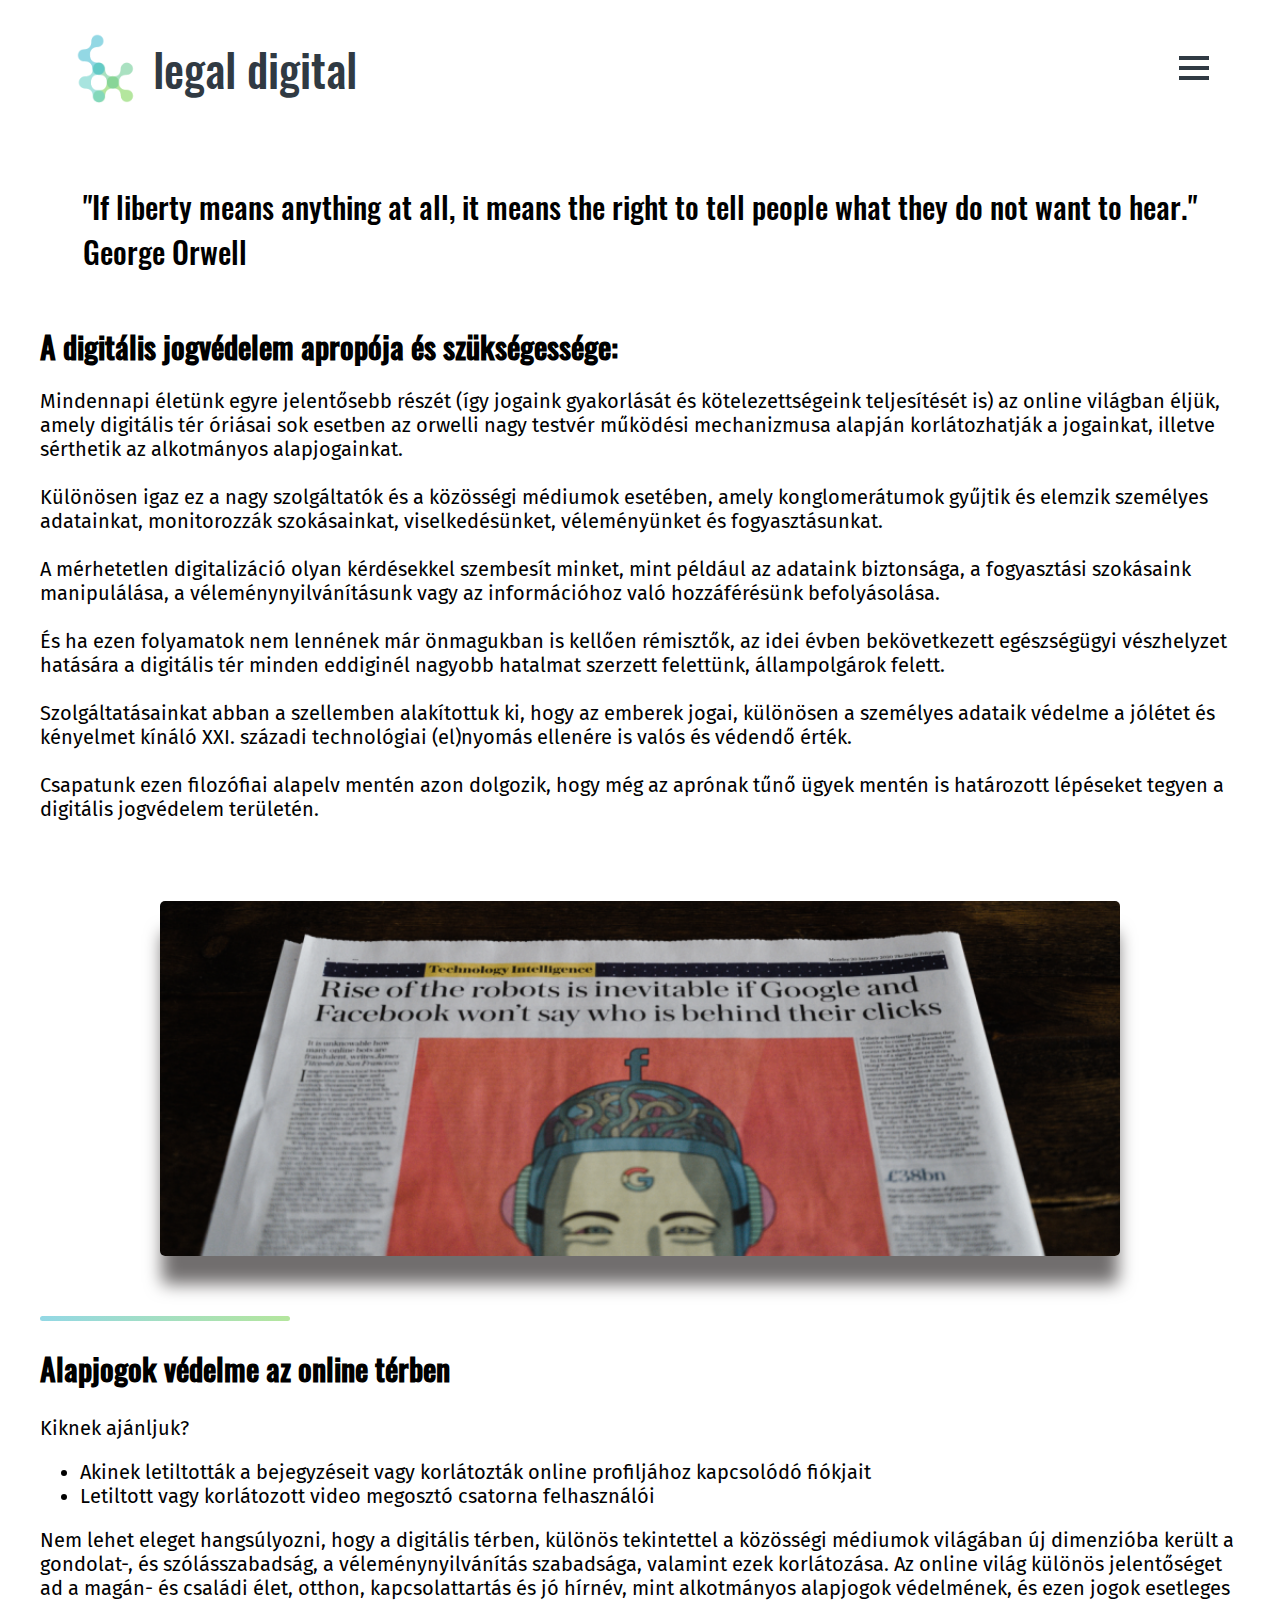
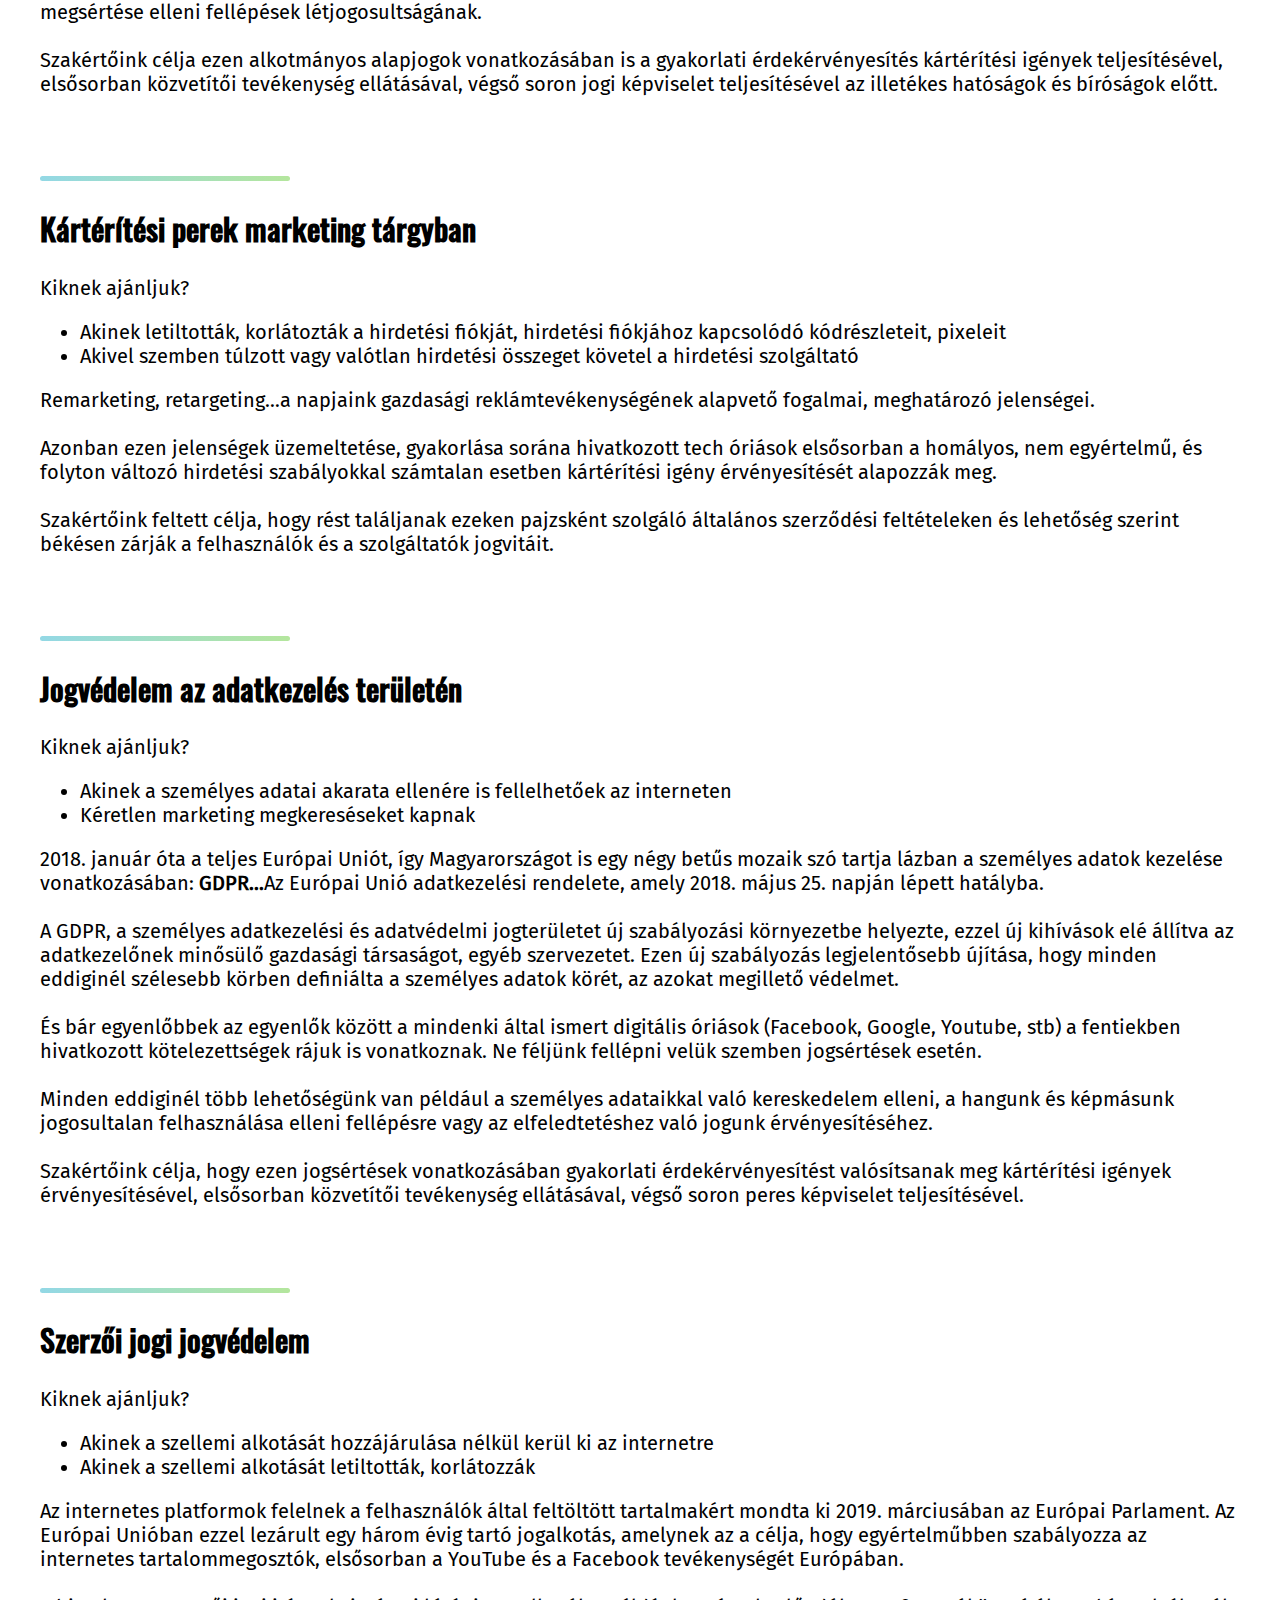
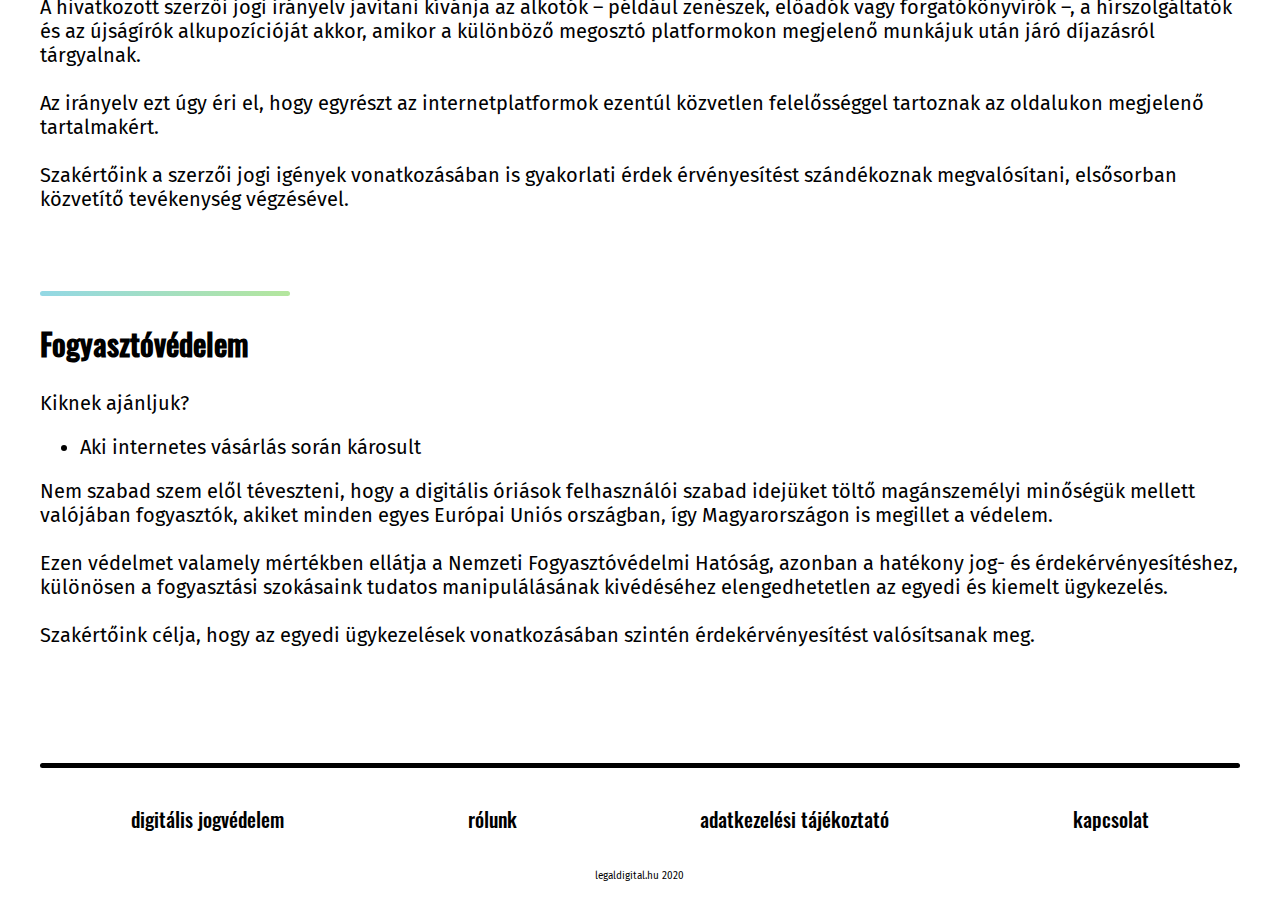
==== commit a7d15253: "rolunk + main page" ====
--- a/index.html
+++ b/index.html
@@ -45,6 +45,12 @@
 		<article>
 			<div class="green-line"></div>
 			<h2>Alapjogok védelme az online térben</h2>
+			<p>Kiknek ajánljuk?
+				<ul>
+					<li>Akinek letiltották a bejegyzéseit vagy korlátozták online profiljához kapcsolódó fiókjait</li>
+					<li>Letiltott vagy korlátozott video megosztó csatorna felhasználói</li>
+				</ul>
+			</p>
 			<p>Nem lehet eleget hangsúlyozni, hogy a digitális térben, különös tekintettel a közösségi médiumok világában új dimenzióba került a gondolat-, és szólásszabadság, a véleménynyilvánítás szabadsága, valamint ezek korlátozása. Az online világ különös jelentőséget ad a magán- és családi élet, otthon, kapcsolattartás és jó hírnév, mint alkotmányos alapjogok védelmének, és ezen jogok esetleges megsértése elleni fellépések létjogosultságának.<br/><br/>
 			Szakértőink célja ezen alkotmányos alapjogok vonatkozásában is a gyakorlati érdekérvényesítés kártérítési igények teljesítésével, elsősorban közvetítői tevékenység ellátásával, végső soron jogi képviselet teljesítésével az illetékes hatóságok és bíróságok előtt.
 			</p>			
@@ -52,6 +58,12 @@
 		<article>
 			<div class="green-line"></div>
 			<h2>Kártérítési perek marketing tárgyban</h2>
+			<p>Kiknek ajánljuk?
+				<ul>
+					<li>Akinek letiltották, korlátozták a hirdetési fiókját, hirdetési fiókjához kapcsolódó kódrészleteit, pixeleit</li>
+					<li>Akivel szemben túlzott vagy valótlan hirdetési összeget követel a hirdetési szolgáltató</li>
+				</ul>
+			</p>
 			<p>Remarketing, retargeting…a napjaink gazdasági reklámtevékenységének alapvető fogalmai, meghatározó jelenségei.<br/><br/>
 			Azonban ezen jelenségek üzemeltetése, gyakorlása sorána hivatkozott tech óriások elsősorban a homályos, nem egyértelmű, és folyton változó hirdetési szabályokkal számtalan esetben kártérítési igény érvényesítését alapozzák meg.<br/><br/>
 			Szakértőink feltett célja, hogy rést találjanak ezeken pajzsként szolgáló általános szerződési feltételeken és lehetőség szerint békésen zárják a felhasználók és a szolgáltatók jogvitáit.
@@ -60,6 +72,12 @@
 		<article>
 			<div class="green-line"></div>
 			<h2>Jogvédelem az adatkezelés területén</h2>
+			<p>Kiknek ajánljuk?
+				<ul>
+					<li>Akinek a személyes adatai akarata ellenére is fellelhetőek az interneten</li>
+					<li>Kéretlen marketing megkereséseket kapnak</li>
+				</ul>
+			</p>
 			<p>2018. január óta a teljes Európai Uniót, így Magyarországot is egy négy betűs mozaik szó tartja lázban a személyes adatok kezelése vonatkozásában: <b>GDPR...</b>Az Európai Unió adatkezelési rendelete, amely 2018. május 25. napján lépett hatályba.<br/><br/>
 			A GDPR, a személyes adatkezelési és adatvédelmi jogterületet új szabályozási környezetbe helyezte, ezzel új kihívások elé állítva az adatkezelőnek minősülő gazdasági társaságot, egyéb szervezetet. Ezen új szabályozás legjelentősebb újítása, hogy minden eddiginél szélesebb körben definiálta a személyes adatok körét, az azokat megillető védelmet.<br/><br/>
 			És bár egyenlőbbek az egyenlők között a mindenki által ismert digitális óriások (Facebook, Google, Youtube, stb) a fentiekben hivatkozott kötelezettségek rájuk is vonatkoznak. Ne féljünk fellépni velük szemben jogsértések esetén.<br/><br/>
@@ -70,6 +88,12 @@
 		<article>
 			<div class="green-line"></div>
 			<h2>Szerzői jogi jogvédelem</h2>
+			<p>Kiknek ajánljuk?
+				<ul>
+					<li>Akinek a szellemi alkotását hozzájárulása nélkül kerül ki az internetre</li>
+					<li>Akinek a szellemi alkotását letiltották, korlátozzák</li>
+				</ul>
+			</p>
 			<p>Az internetes platformok felelnek a felhasználók által feltöltött tartalmakért mondta ki 2019. márciusában az Európai Parlament. Az Európai Unióban ezzel lezárult egy három évig tartó jogalkotás, amelynek az a célja, hogy egyértelműbben szabályozza az internetes tartalommegosztók, elsősorban a YouTube és a Facebook tevékenységét Európában.<br/><br/>
 			A hivatkozott szerzői jogi irányelv javítani kívánja az alkotók – például zenészek, előadók vagy forgatókönyvírók –, a hírszolgáltatók és az újságírók alkupozícióját akkor, amikor a különböző megosztó platformokon megjelenő munkájuk után járó díjazásról tárgyalnak.<br/><br/>
 			Az irányelv ezt úgy éri el, hogy egyrészt az internetplatformok ezentúl közvetlen felelősséggel tartoznak az oldalukon megjelenő tartalmakért.<br/><br/>
@@ -79,6 +103,11 @@
 		<article>
 			<div class="green-line"></div>
 			<h2>Fogyasztóvédelem</h2>
+			<p>Kiknek ajánljuk?
+				<ul>
+					<li>Aki internetes vásárlás során károsult</li>
+				</ul>
+			</p>
 			<p>Nem szabad szem elől téveszteni, hogy a digitális óriások felhasználói szabad idejüket töltő magánszemélyi minőségük mellett valójában fogyasztók, akiket minden egyes Európai Uniós országban, így Magyarországon is megillet a védelem.<br/><br/>
 			Ezen védelmet valamely mértékben ellátja a Nemzeti Fogyasztóvédelmi Hatóság, azonban a hatékony jog- és érdekérvényesítéshez, különösen a fogyasztási szokásaink tudatos manipulálásának kivédéséhez elengedhetetlen az egyedi és kiemelt ügykezelés.<br/><br/>
 			Szakértőink célja, hogy az egyedi ügykezelések vonatkozásában szintén érdekérvényesítést valósítsanak meg.
--- a/assets/css/main.css
+++ b/assets/css/main.css
@@ -1 +1 @@
-@font-face{font-family:fira-regular;src:url(../fonts/FiraSans-Regular.ttf)}@font-face{font-family:roboto-light;src:url(../fonts/RobotoCondensed-Light.ttf)}@font-face{font-family:roboto-regular;src:url(../fonts/RobotoCondensed-Regular.ttf)}@font-face{font-family:roboto-bold;src:url(../fonts/RobotoCondensed-Bold.ttf)}@font-face{font-family:osqald-medium;src:url(../fonts/Oswald-Medium.ttf)}body{background-color:#fff}blockquote{font-family:osqald-medium;font-size:30px}h1{font-family:osqald-medium;font-size:30px}h2{font-family:osqald-medium;font-size:30px}p{font-family:fira-regular;font-size:20px}article{width:100%;margin-top:5%}.first-article{margin-top:0%}.front-image{background-image:url("../img/ld-front-img.png");background-size:cover;background-repeat:no-repeat;background-position:center;width:80%;height:355px;margin:0 auto;margin-top:5%;border-radius:5px 5px 5px 5px;-webkit-box-shadow:0px 30px 17px -2px #716e6e;-moz-box-shadow:0px 30px 17px -2px #716e6e;box-shadow:0px 30px 17px -2px #716e6e}.ld-logo{height:70px;width:70px;background-image:url("../img/ld-logo.png");background-size:contain;background-repeat:no-repeat}.page-title{font-family:osqald-medium;font-size:45px;color:#303a43;margin:0px;margin-left:1%}.green-line{height:5px;width:250px;background-image:linear-gradient(to right, #93D8E5, #B4E69D);border-radius:5px 5px 5px 5px}.footer-line{margin-top:8%;height:5px;width:100%;background-color:#000;border-radius:5px 5px 5px 5px}.page-sub-title{font-family:osqald-medium;font-size:25px;font-style:italic;text-transform:uppercase;color:#f1c79a;margin:0px}.divisor{width:25px}.page-wrapper{width:100%;max-width:1280px;height:100%;display:flex;flex-direction:column;margin:0 auto}.page-header{display:flex;flex-direction:row;justify-content:flex-start;align-items:center;margin-left:5%;margin-right:5%;margin-top:2%}.page-content{width:95%;display:flex;flex-direction:column;margin-left:auto;margin-right:auto;align-items:center;margin-top:4%}.empty-space{height:300px;width:1px}.rolunk-drft{float:right;border-radius:5px 5px 5px 5px;-webkit-box-shadow:0px 30px 17px -2px #716e6e;-moz-box-shadow:0px 30px 17px -2px #716e6e;box-shadow:0px 30px 17px -2px #716e6e;margin-left:5%;margin-right:5%}@font-face{font-family:fira-regular;src:url(../fonts/FiraSans-Regular.ttf)}@font-face{font-family:roboto-light;src:url(../fonts/RobotoCondensed-Light.ttf)}@font-face{font-family:roboto-regular;src:url(../fonts/RobotoCondensed-Regular.ttf)}@font-face{font-family:roboto-bold;src:url(../fonts/RobotoCondensed-Bold.ttf)}@font-face{font-family:osqald-medium;src:url(../fonts/Oswald-Medium.ttf)}.container{display:inline-block;cursor:pointer;margin-left:auto}.bar1,.bar2,.bar3{width:30px;height:4px;background-color:#303a43;margin:6px 0;transition:.4s}.change .bar1{-webkit-transform:rotate(-45deg) translate(-9px, 6px);transform:rotate(-45deg) translate(-9px, 6px)}.change .bar2{opacity:0}.change .bar3{-webkit-transform:rotate(45deg) translate(-8px, -8px);transform:rotate(45deg) translate(-8px, -5px)}.overlay{height:100%;width:0;position:fixed;z-index:1;top:0;left:0;background-color:#fff;overflow-x:hidden;transition:.5s}.overlay-content{font-family:osqald-medium;position:relative;top:25%;width:100%;text-align:center;margin-top:30px}.overlay a{padding:8px;text-decoration:none;font-size:50px;color:#000;display:block;transition:.3s}.overlay a:hover,.overlay a:focus{color:#74c4bb}.overlay .closebtn{position:absolute;top:20px;right:45px;font-size:60px}@font-face{font-family:fira-regular;src:url(../fonts/FiraSans-Regular.ttf)}@font-face{font-family:roboto-light;src:url(../fonts/RobotoCondensed-Light.ttf)}@font-face{font-family:roboto-regular;src:url(../fonts/RobotoCondensed-Regular.ttf)}@font-face{font-family:roboto-bold;src:url(../fonts/RobotoCondensed-Bold.ttf)}@font-face{font-family:osqald-medium;src:url(../fonts/Oswald-Medium.ttf)}form{font-family:fira-regular;font-size:20px;width:80%;margin:0 auto}input[type=text]{width:100%;padding:12px 20px;margin:8px 0;display:inline-block;border:1px solid #ccc;border-radius:4px;box-sizing:border-box}input[type=email]{width:100%;padding:12px 20px;margin:8px 0;display:inline-block;border:1px solid #ccc;border-radius:4px;box-sizing:border-box}input[type=phone]{width:100%;padding:12px 20px;margin:8px 0;display:inline-block;border:1px solid #ccc;border-radius:4px;box-sizing:border-box}textarea{width:100%;height:200px;padding:12px 20px;margin:8px 0;display:inline-block;border:1px solid #ccc;border-radius:4px;box-sizing:border-box}input[type=submit]{width:120px;background-color:#303a43;color:#fff;padding:14px 20px;margin:8px 0;border:none;border-radius:4px;cursor:pointer;font-weight:900}input:focus,textarea:focus{outline:none !important;border:1px solid #b0b3b3;box-shadow:0 0 10px #b0b3b3}input[type=submit]:hover{background-color:#74c4bb}.hidden{display:none}@font-face{font-family:fira-regular;src:url(../fonts/FiraSans-Regular.ttf)}@font-face{font-family:roboto-light;src:url(../fonts/RobotoCondensed-Light.ttf)}@font-face{font-family:roboto-regular;src:url(../fonts/RobotoCondensed-Regular.ttf)}@font-face{font-family:roboto-bold;src:url(../fonts/RobotoCondensed-Bold.ttf)}@font-face{font-family:osqald-medium;src:url(../fonts/Oswald-Medium.ttf)}.footer-content{display:flex;flex-direction:row;flex-wrap:wrap;justify-content:space-around;width:100%}.footer-content a{font-family:osqald-medium;font-size:20px;color:#000;text-decoration:none;margin-top:3%}.footer-content a:hover,.footer-content a:focus{color:#74c4bb}.footer-content-copy{margin-top:3%;text-align:center;width:100%}.footer-content-copy p{font-size:10px !important}#footer{width:100%}@font-face{font-family:fira-regular;src:url(../fonts/FiraSans-Regular.ttf)}@font-face{font-family:roboto-light;src:url(../fonts/RobotoCondensed-Light.ttf)}@font-face{font-family:roboto-regular;src:url(../fonts/RobotoCondensed-Regular.ttf)}@font-face{font-family:roboto-bold;src:url(../fonts/RobotoCondensed-Bold.ttf)}@font-face{font-family:osqald-medium;src:url(../fonts/Oswald-Medium.ttf)}@media only screen and (max-width: 668px){.ld-logo{height:40px;width:40px}.front-image{width:90%;height:200px}.page-title{font-size:20px}p{font-size:16px}blockquote{font-size:20px}h1{font-size:20px}h2{font-size:20px}article{margin-top:15%}.bar1,.bar2,.bar3{width:25px;height:3px;margin:6px 0;transition:.4s}.overlay a{text-decoration:none;font-size:25px}.overlay-content{top:25%}.footer-content a{font-size:16px}.green-line{height:5px;width:180px}.change .bar3{-webkit-transform:rotate(45deg) translate(-8px, -8px);transform:rotate(45deg) translate(-7px, -4px)}.rolunk-drft{display:none}}/*# sourceMappingURL=main.css.map */
+@font-face{font-family:fira-regular;src:url(../fonts/FiraSans-Regular.ttf)}@font-face{font-family:roboto-light;src:url(../fonts/RobotoCondensed-Light.ttf)}@font-face{font-family:roboto-regular;src:url(../fonts/RobotoCondensed-Regular.ttf)}@font-face{font-family:roboto-bold;src:url(../fonts/RobotoCondensed-Bold.ttf)}@font-face{font-family:osqald-medium;src:url(../fonts/Oswald-Medium.ttf)}body{background-color:#fff}blockquote{font-family:osqald-medium;font-size:30px}h1{font-family:osqald-medium;font-size:30px}h2{font-family:osqald-medium;font-size:30px}p{font-family:fira-regular;font-size:20px}article{width:100%;margin-top:5%}.first-article{margin-top:0%}li{font-family:fira-regular;font-size:20px}.front-image{background-image:url("../img/ld-front-img.png");background-size:cover;background-repeat:no-repeat;background-position:center;width:80%;height:355px;margin:0 auto;margin-top:5%;border-radius:5px 5px 5px 5px;-webkit-box-shadow:0px 30px 17px -2px #716e6e;-moz-box-shadow:0px 30px 17px -2px #716e6e;box-shadow:0px 30px 17px -2px #716e6e}.ld-logo{height:70px;width:70px;background-image:url("../img/ld-logo.png");background-size:contain;background-repeat:no-repeat}.page-title{font-family:osqald-medium;font-size:45px;color:#303a43;margin:0px;margin-left:1%}.green-line{height:5px;width:250px;background-image:linear-gradient(to right, #93D8E5, #B4E69D);border-radius:5px 5px 5px 5px}.footer-line{margin-top:8%;height:5px;width:100%;background-color:#000;border-radius:5px 5px 5px 5px}.page-sub-title{font-family:osqald-medium;font-size:25px;font-style:italic;text-transform:uppercase;color:#f1c79a;margin:0px}.divisor{width:25px}.page-wrapper{width:100%;max-width:1280px;height:100%;display:flex;flex-direction:column;margin:0 auto}.page-header{display:flex;flex-direction:row;justify-content:flex-start;align-items:center;margin-left:5%;margin-right:5%;margin-top:2%}.page-content{width:95%;display:flex;flex-direction:column;margin-left:auto;margin-right:auto;align-items:center;margin-top:4%}.empty-space{height:300px;width:1px}.rolunk-drft{float:right;border-radius:5px 5px 5px 5px;-webkit-box-shadow:0px 30px 17px -2px #716e6e;-moz-box-shadow:0px 30px 17px -2px #716e6e;box-shadow:0px 30px 17px -2px #716e6e;margin-left:5%;margin-right:5%}@font-face{font-family:fira-regular;src:url(../fonts/FiraSans-Regular.ttf)}@font-face{font-family:roboto-light;src:url(../fonts/RobotoCondensed-Light.ttf)}@font-face{font-family:roboto-regular;src:url(../fonts/RobotoCondensed-Regular.ttf)}@font-face{font-family:roboto-bold;src:url(../fonts/RobotoCondensed-Bold.ttf)}@font-face{font-family:osqald-medium;src:url(../fonts/Oswald-Medium.ttf)}.container{display:inline-block;cursor:pointer;margin-left:auto}.bar1,.bar2,.bar3{width:30px;height:4px;background-color:#303a43;margin:6px 0;transition:.4s}.change .bar1{-webkit-transform:rotate(-45deg) translate(-9px, 6px);transform:rotate(-45deg) translate(-9px, 6px)}.change .bar2{opacity:0}.change .bar3{-webkit-transform:rotate(45deg) translate(-8px, -8px);transform:rotate(45deg) translate(-8px, -5px)}.overlay{height:100%;width:0;position:fixed;z-index:1;top:0;left:0;background-color:#fff;overflow-x:hidden;transition:.5s}.overlay-content{font-family:osqald-medium;position:relative;top:25%;width:100%;text-align:center;margin-top:30px}.overlay a{padding:8px;text-decoration:none;font-size:50px;color:#000;display:block;transition:.3s}.overlay a:hover,.overlay a:focus{color:#74c4bb}.overlay .closebtn{position:absolute;top:20px;right:45px;font-size:60px}@font-face{font-family:fira-regular;src:url(../fonts/FiraSans-Regular.ttf)}@font-face{font-family:roboto-light;src:url(../fonts/RobotoCondensed-Light.ttf)}@font-face{font-family:roboto-regular;src:url(../fonts/RobotoCondensed-Regular.ttf)}@font-face{font-family:roboto-bold;src:url(../fonts/RobotoCondensed-Bold.ttf)}@font-face{font-family:osqald-medium;src:url(../fonts/Oswald-Medium.ttf)}form{font-family:fira-regular;font-size:20px;width:80%;margin:0 auto}input[type=text]{width:100%;padding:12px 20px;margin:8px 0;display:inline-block;border:1px solid #ccc;border-radius:4px;box-sizing:border-box}input[type=email]{width:100%;padding:12px 20px;margin:8px 0;display:inline-block;border:1px solid #ccc;border-radius:4px;box-sizing:border-box}input[type=phone]{width:100%;padding:12px 20px;margin:8px 0;display:inline-block;border:1px solid #ccc;border-radius:4px;box-sizing:border-box}textarea{width:100%;height:200px;padding:12px 20px;margin:8px 0;display:inline-block;border:1px solid #ccc;border-radius:4px;box-sizing:border-box}input[type=submit]{width:120px;background-color:#303a43;color:#fff;padding:14px 20px;margin:8px 0;border:none;border-radius:4px;cursor:pointer;font-weight:900}input:focus,textarea:focus{outline:none !important;border:1px solid #b0b3b3;box-shadow:0 0 10px #b0b3b3}input[type=submit]:hover{background-color:#74c4bb}.hidden{display:none}@font-face{font-family:fira-regular;src:url(../fonts/FiraSans-Regular.ttf)}@font-face{font-family:roboto-light;src:url(../fonts/RobotoCondensed-Light.ttf)}@font-face{font-family:roboto-regular;src:url(../fonts/RobotoCondensed-Regular.ttf)}@font-face{font-family:roboto-bold;src:url(../fonts/RobotoCondensed-Bold.ttf)}@font-face{font-family:osqald-medium;src:url(../fonts/Oswald-Medium.ttf)}.footer-content{display:flex;flex-direction:row;flex-wrap:wrap;justify-content:space-around;width:100%}.footer-content a{font-family:osqald-medium;font-size:20px;color:#000;text-decoration:none;margin-top:3%}.footer-content a:hover,.footer-content a:focus{color:#74c4bb}.footer-content-copy{margin-top:3%;text-align:center;width:100%}.footer-content-copy p{font-size:10px !important}#footer{width:100%}@font-face{font-family:fira-regular;src:url(../fonts/FiraSans-Regular.ttf)}@font-face{font-family:roboto-light;src:url(../fonts/RobotoCondensed-Light.ttf)}@font-face{font-family:roboto-regular;src:url(../fonts/RobotoCondensed-Regular.ttf)}@font-face{font-family:roboto-bold;src:url(../fonts/RobotoCondensed-Bold.ttf)}@font-face{font-family:osqald-medium;src:url(../fonts/Oswald-Medium.ttf)}@media only screen and (max-width: 668px){.ld-logo{height:40px;width:40px}.front-image{width:90%;height:200px}.page-title{font-size:20px}p{font-size:16px}blockquote{font-size:20px}h1{font-size:20px}h2{font-size:20px}article{margin-top:15%}li{font-size:16px}.bar1,.bar2,.bar3{width:25px;height:3px;margin:6px 0;transition:.4s}.overlay a{text-decoration:none;font-size:25px}.overlay-content{top:25%}.footer-content a{font-size:16px}.green-line{height:5px;width:180px}.change .bar3{-webkit-transform:rotate(45deg) translate(-8px, -8px);transform:rotate(45deg) translate(-7px, -4px)}.rolunk-drft{display:none}}/*# sourceMappingURL=main.css.map */
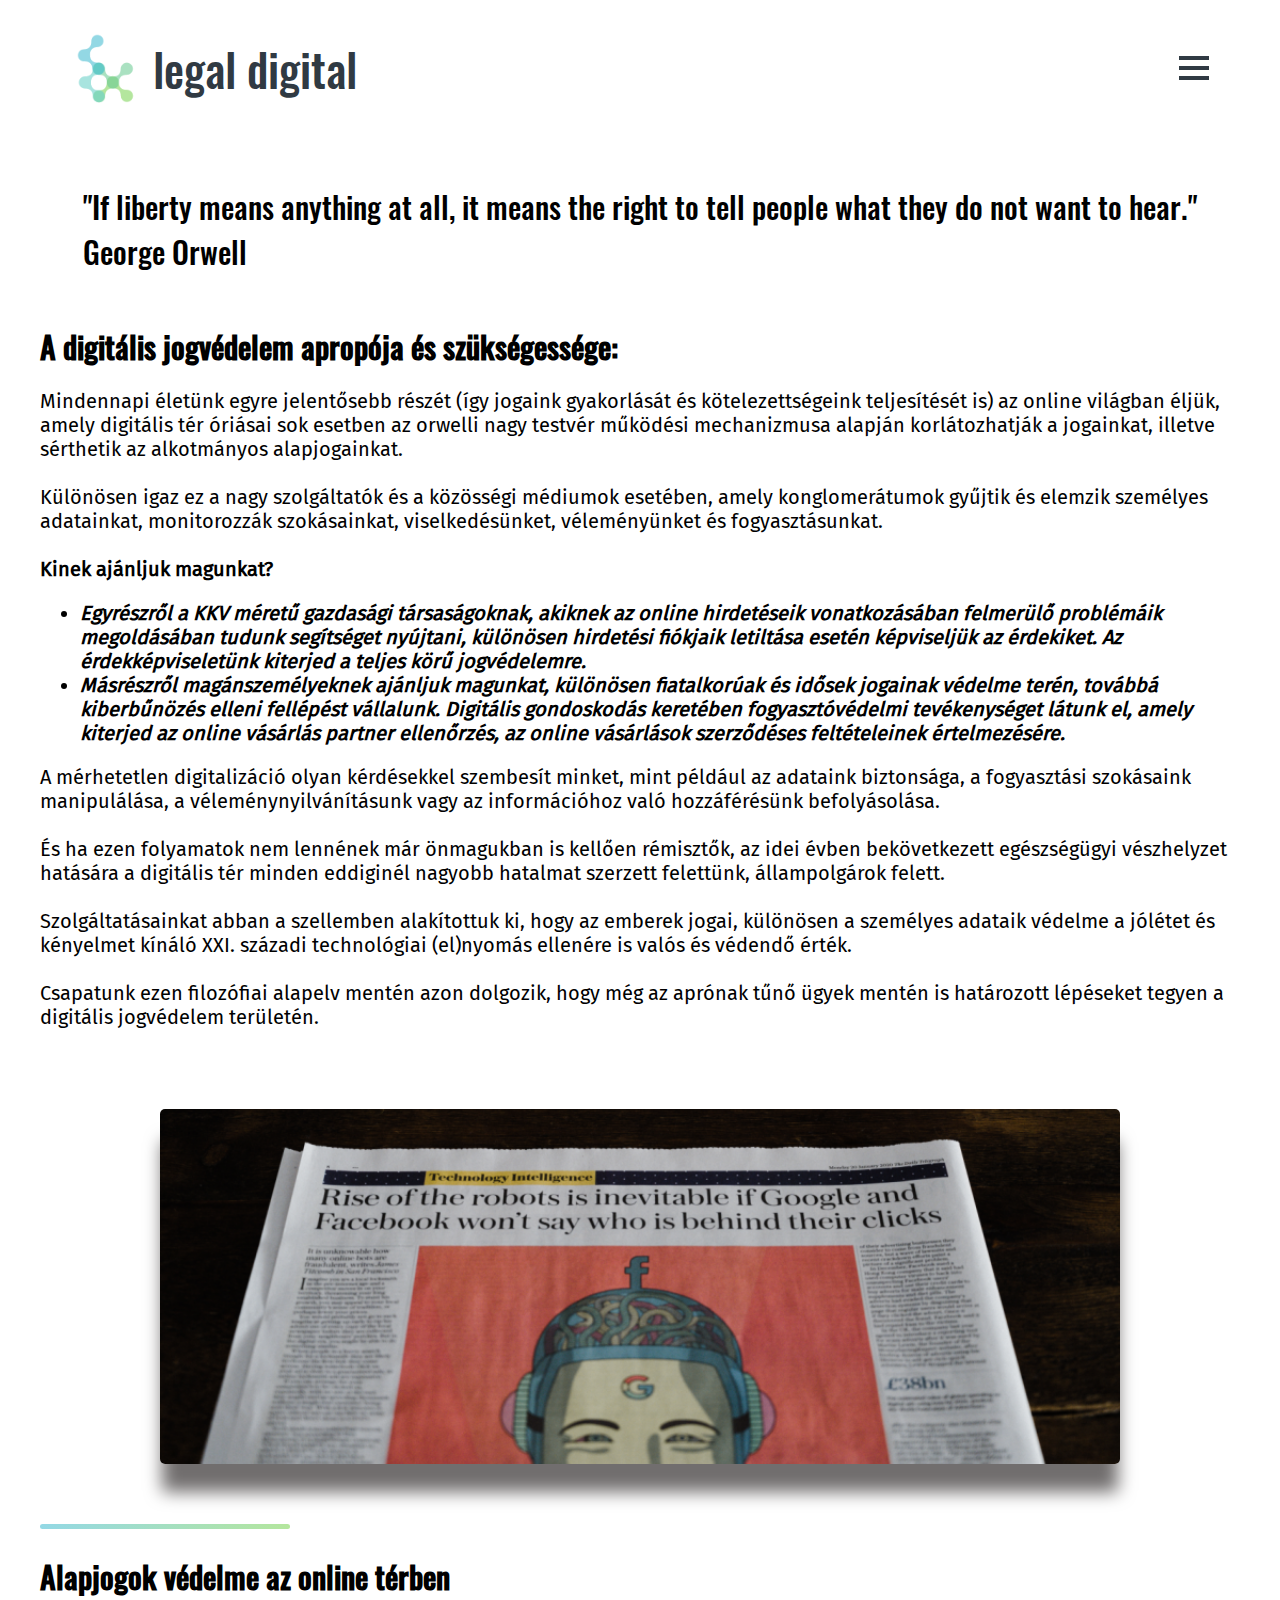
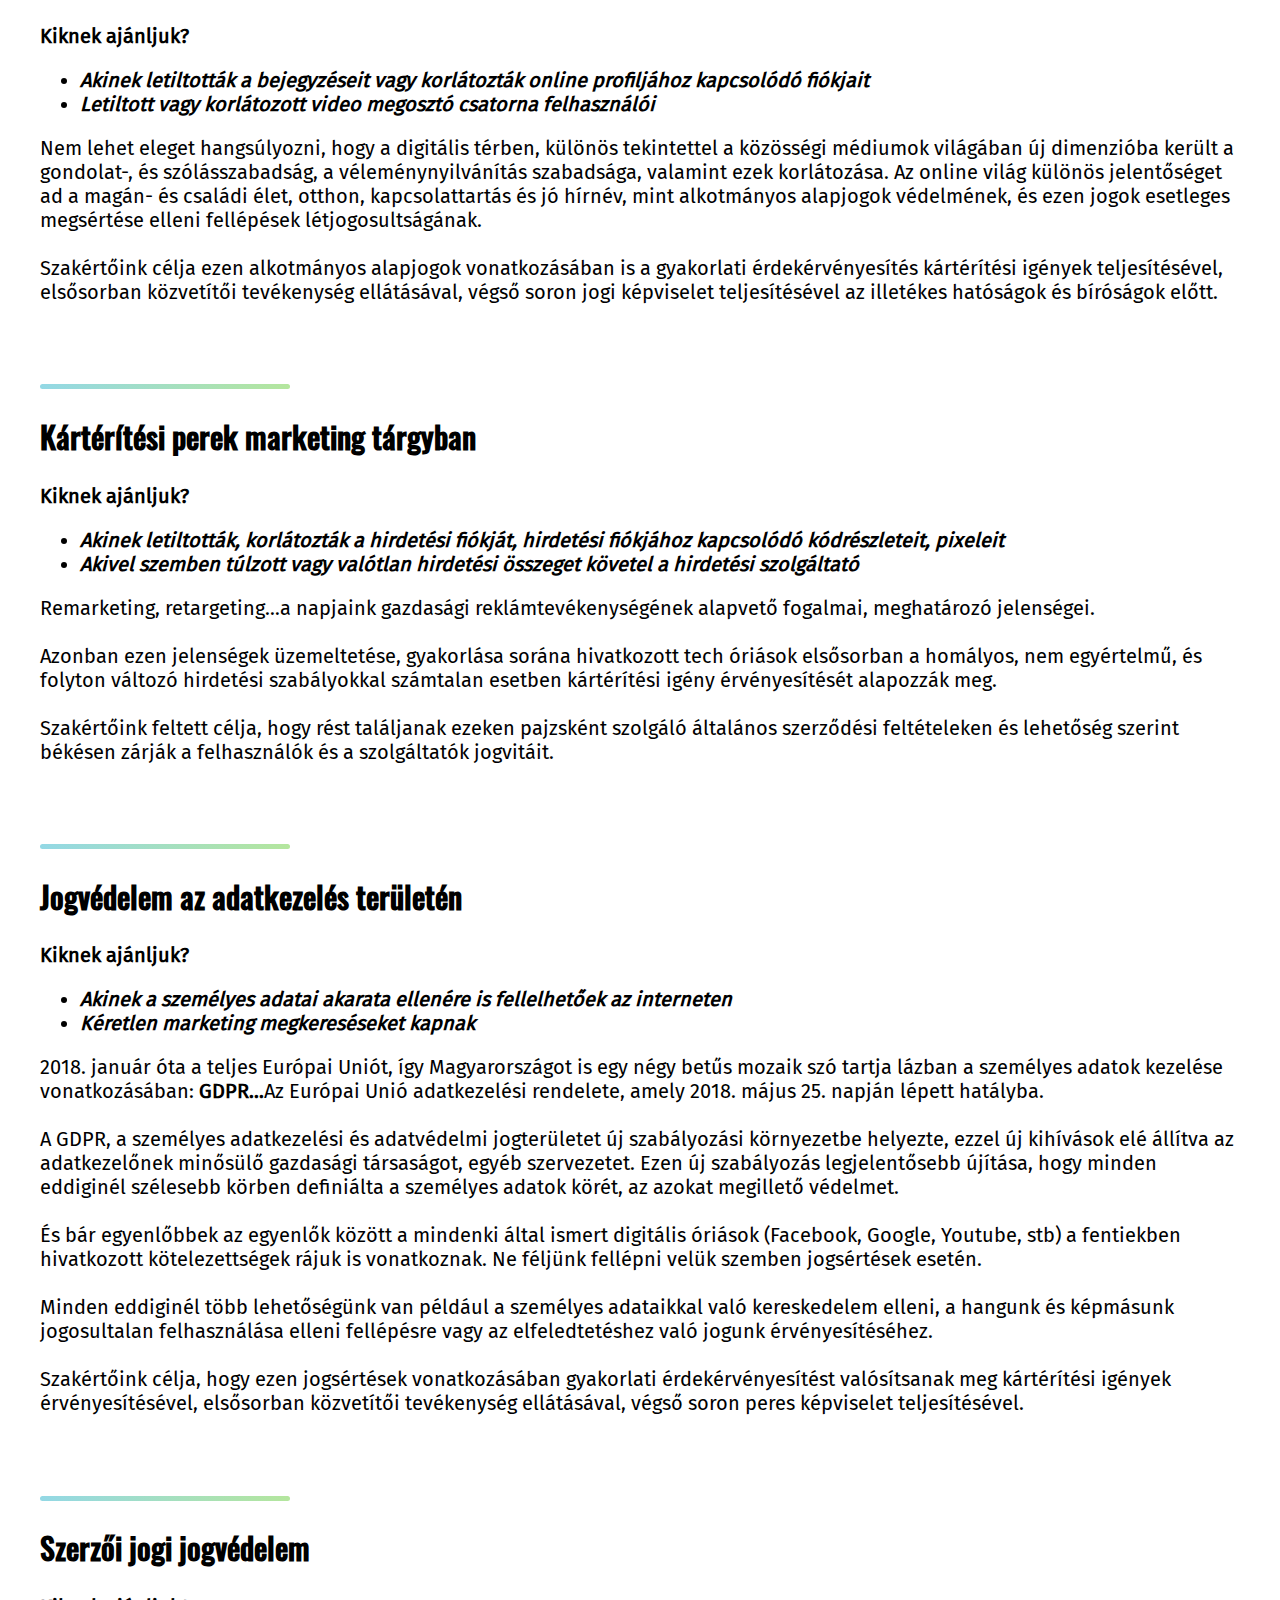
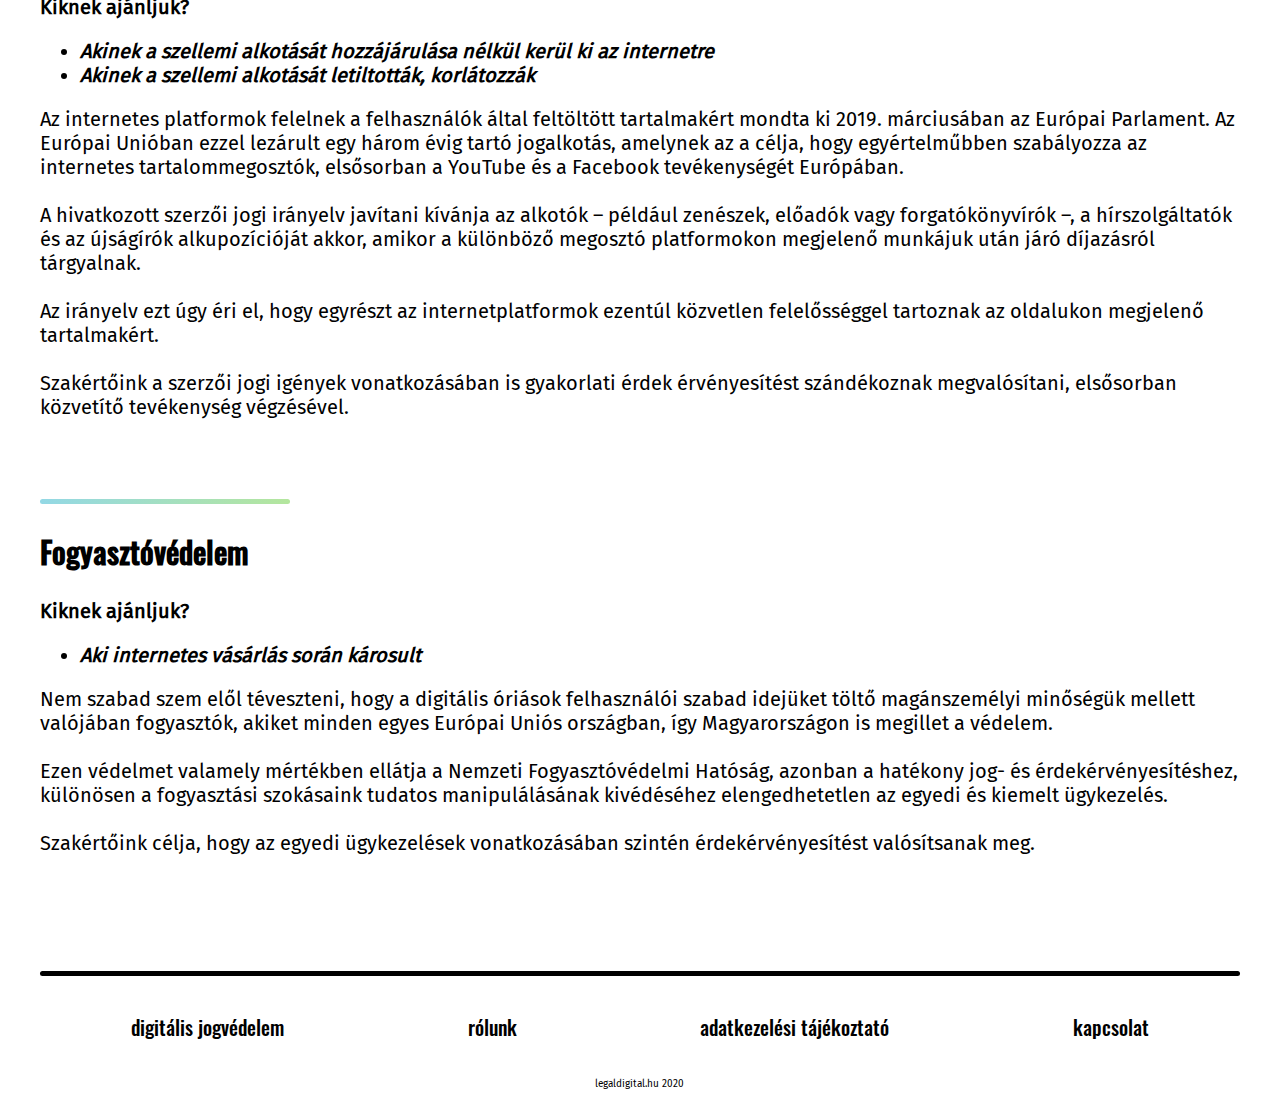
==== commit a14c5636: "main page style" ====
--- a/index.html
+++ b/index.html
@@ -35,7 +35,12 @@
 			<h1>A digitális jogvédelem apropója és szükségessége:</h1>
 			<p>Mindennapi életünk egyre jelentősebb részét (így jogaink gyakorlását és kötelezettségeink teljesítését is) az online világban éljük, amely digitális tér óriásai sok esetben az orwelli nagy testvér működési mechanizmusa alapján korlátozhatják a jogainkat, illetve sérthetik az alkotmányos alapjogainkat.<br/><br/>
 			Különösen igaz ez a nagy szolgáltatók és a közösségi médiumok esetében, amely konglomerátumok gyűjtik és elemzik személyes  adatainkat, monitorozzák szokásainkat,  viselkedésünket, véleményünket és  fogyasztásunkat.<br/><br/>
-			A mérhetetlen digitalizáció olyan kérdésekkel szembesít minket, mint például az adataink biztonsága, a fogyasztási szokásaink manipulálása, a véleménynyilvánításunk vagy az információhoz való hozzáférésünk befolyásolása.<br/><br/>
+			<b>Kinek ajánljuk magunkat?</b>
+			<ul>
+				<li>Egyrészről a KKV méretű gazdasági társaságoknak, akiknek az online hirdetéseik vonatkozásában felmerülő problémáik megoldásában tudunk segítséget nyújtani, különösen hirdetési fiókjaik letiltása esetén képviseljük az érdekiket. Az érdekképviseletünk kiterjed a teljes körű jogvédelemre.</li>
+				<li>Másrészről magánszemélyeknek ajánljuk magunkat, különösen fiatalkorúak és idősek jogainak védelme terén, továbbá kiberbűnözés elleni fellépést vállalunk. Digitális gondoskodás keretében fogyasztóvédelmi tevékenységet látunk el, amely kiterjed az online vásárlás partner ellenőrzés, az online vásárlások szerződéses feltételeinek értelmezésére.</li>
+			</ul></p>
+			<p>A mérhetetlen digitalizáció olyan kérdésekkel szembesít minket, mint például az adataink biztonsága, a fogyasztási szokásaink manipulálása, a véleménynyilvánításunk vagy az információhoz való hozzáférésünk befolyásolása.<br/><br/>
 			És ha ezen folyamatok nem lennének már önmagukban is kellően rémisztők, az idei évben bekövetkezett egészségügyi vészhelyzet hatására a digitális tér minden eddiginél nagyobb hatalmat szerzett felettünk, állampolgárok felett.<br/><br/>
 			Szolgáltatásainkat abban a szellemben alakítottuk ki, hogy az emberek jogai, különösen a személyes adataik védelme a jólétet és kényelmet kínáló XXI. századi technológiai (el)nyomás ellenére is valós és védendő érték.<br/><br/>
 			Csapatunk ezen filozófiai alapelv mentén azon dolgozik, hogy még az aprónak tűnő ügyek mentén is határozott lépéseket tegyen a digitális jogvédelem területén.
@@ -45,7 +50,7 @@
 		<article>
 			<div class="green-line"></div>
 			<h2>Alapjogok védelme az online térben</h2>
-			<p>Kiknek ajánljuk?
+			<p><b>Kiknek ajánljuk?</b>
 				<ul>
 					<li>Akinek letiltották a bejegyzéseit vagy korlátozták online profiljához kapcsolódó fiókjait</li>
 					<li>Letiltott vagy korlátozott video megosztó csatorna felhasználói</li>
@@ -58,7 +63,7 @@
 		<article>
 			<div class="green-line"></div>
 			<h2>Kártérítési perek marketing tárgyban</h2>
-			<p>Kiknek ajánljuk?
+			<p><b>Kiknek ajánljuk?</b>
 				<ul>
 					<li>Akinek letiltották, korlátozták a hirdetési fiókját, hirdetési fiókjához kapcsolódó kódrészleteit, pixeleit</li>
 					<li>Akivel szemben túlzott vagy valótlan hirdetési összeget követel a hirdetési szolgáltató</li>
@@ -72,7 +77,7 @@
 		<article>
 			<div class="green-line"></div>
 			<h2>Jogvédelem az adatkezelés területén</h2>
-			<p>Kiknek ajánljuk?
+			<p><b>Kiknek ajánljuk?</b>
 				<ul>
 					<li>Akinek a személyes adatai akarata ellenére is fellelhetőek az interneten</li>
 					<li>Kéretlen marketing megkereséseket kapnak</li>
@@ -88,7 +93,7 @@
 		<article>
 			<div class="green-line"></div>
 			<h2>Szerzői jogi jogvédelem</h2>
-			<p>Kiknek ajánljuk?
+			<p><b>Kiknek ajánljuk?</b>
 				<ul>
 					<li>Akinek a szellemi alkotását hozzájárulása nélkül kerül ki az internetre</li>
 					<li>Akinek a szellemi alkotását letiltották, korlátozzák</li>
@@ -103,7 +108,7 @@
 		<article>
 			<div class="green-line"></div>
 			<h2>Fogyasztóvédelem</h2>
-			<p>Kiknek ajánljuk?
+			<p><b>Kiknek ajánljuk?</b>
 				<ul>
 					<li>Aki internetes vásárlás során károsult</li>
 				</ul>
--- a/assets/css/main.css
+++ b/assets/css/main.css
@@ -1 +1 @@
-@font-face{font-family:fira-regular;src:url(../fonts/FiraSans-Regular.ttf)}@font-face{font-family:roboto-light;src:url(../fonts/RobotoCondensed-Light.ttf)}@font-face{font-family:roboto-regular;src:url(../fonts/RobotoCondensed-Regular.ttf)}@font-face{font-family:roboto-bold;src:url(../fonts/RobotoCondensed-Bold.ttf)}@font-face{font-family:osqald-medium;src:url(../fonts/Oswald-Medium.ttf)}body{background-color:#fff}blockquote{font-family:osqald-medium;font-size:30px}h1{font-family:osqald-medium;font-size:30px}h2{font-family:osqald-medium;font-size:30px}p{font-family:fira-regular;font-size:20px}article{width:100%;margin-top:5%}.first-article{margin-top:0%}li{font-family:fira-regular;font-size:20px}.front-image{background-image:url("../img/ld-front-img.png");background-size:cover;background-repeat:no-repeat;background-position:center;width:80%;height:355px;margin:0 auto;margin-top:5%;border-radius:5px 5px 5px 5px;-webkit-box-shadow:0px 30px 17px -2px #716e6e;-moz-box-shadow:0px 30px 17px -2px #716e6e;box-shadow:0px 30px 17px -2px #716e6e}.ld-logo{height:70px;width:70px;background-image:url("../img/ld-logo.png");background-size:contain;background-repeat:no-repeat}.page-title{font-family:osqald-medium;font-size:45px;color:#303a43;margin:0px;margin-left:1%}.green-line{height:5px;width:250px;background-image:linear-gradient(to right, #93D8E5, #B4E69D);border-radius:5px 5px 5px 5px}.footer-line{margin-top:8%;height:5px;width:100%;background-color:#000;border-radius:5px 5px 5px 5px}.page-sub-title{font-family:osqald-medium;font-size:25px;font-style:italic;text-transform:uppercase;color:#f1c79a;margin:0px}.divisor{width:25px}.page-wrapper{width:100%;max-width:1280px;height:100%;display:flex;flex-direction:column;margin:0 auto}.page-header{display:flex;flex-direction:row;justify-content:flex-start;align-items:center;margin-left:5%;margin-right:5%;margin-top:2%}.page-content{width:95%;display:flex;flex-direction:column;margin-left:auto;margin-right:auto;align-items:center;margin-top:4%}.empty-space{height:300px;width:1px}.rolunk-drft{float:right;border-radius:5px 5px 5px 5px;-webkit-box-shadow:0px 30px 17px -2px #716e6e;-moz-box-shadow:0px 30px 17px -2px #716e6e;box-shadow:0px 30px 17px -2px #716e6e;margin-left:5%;margin-right:5%}@font-face{font-family:fira-regular;src:url(../fonts/FiraSans-Regular.ttf)}@font-face{font-family:roboto-light;src:url(../fonts/RobotoCondensed-Light.ttf)}@font-face{font-family:roboto-regular;src:url(../fonts/RobotoCondensed-Regular.ttf)}@font-face{font-family:roboto-bold;src:url(../fonts/RobotoCondensed-Bold.ttf)}@font-face{font-family:osqald-medium;src:url(../fonts/Oswald-Medium.ttf)}.container{display:inline-block;cursor:pointer;margin-left:auto}.bar1,.bar2,.bar3{width:30px;height:4px;background-color:#303a43;margin:6px 0;transition:.4s}.change .bar1{-webkit-transform:rotate(-45deg) translate(-9px, 6px);transform:rotate(-45deg) translate(-9px, 6px)}.change .bar2{opacity:0}.change .bar3{-webkit-transform:rotate(45deg) translate(-8px, -8px);transform:rotate(45deg) translate(-8px, -5px)}.overlay{height:100%;width:0;position:fixed;z-index:1;top:0;left:0;background-color:#fff;overflow-x:hidden;transition:.5s}.overlay-content{font-family:osqald-medium;position:relative;top:25%;width:100%;text-align:center;margin-top:30px}.overlay a{padding:8px;text-decoration:none;font-size:50px;color:#000;display:block;transition:.3s}.overlay a:hover,.overlay a:focus{color:#74c4bb}.overlay .closebtn{position:absolute;top:20px;right:45px;font-size:60px}@font-face{font-family:fira-regular;src:url(../fonts/FiraSans-Regular.ttf)}@font-face{font-family:roboto-light;src:url(../fonts/RobotoCondensed-Light.ttf)}@font-face{font-family:roboto-regular;src:url(../fonts/RobotoCondensed-Regular.ttf)}@font-face{font-family:roboto-bold;src:url(../fonts/RobotoCondensed-Bold.ttf)}@font-face{font-family:osqald-medium;src:url(../fonts/Oswald-Medium.ttf)}form{font-family:fira-regular;font-size:20px;width:80%;margin:0 auto}input[type=text]{width:100%;padding:12px 20px;margin:8px 0;display:inline-block;border:1px solid #ccc;border-radius:4px;box-sizing:border-box}input[type=email]{width:100%;padding:12px 20px;margin:8px 0;display:inline-block;border:1px solid #ccc;border-radius:4px;box-sizing:border-box}input[type=phone]{width:100%;padding:12px 20px;margin:8px 0;display:inline-block;border:1px solid #ccc;border-radius:4px;box-sizing:border-box}textarea{width:100%;height:200px;padding:12px 20px;margin:8px 0;display:inline-block;border:1px solid #ccc;border-radius:4px;box-sizing:border-box}input[type=submit]{width:120px;background-color:#303a43;color:#fff;padding:14px 20px;margin:8px 0;border:none;border-radius:4px;cursor:pointer;font-weight:900}input:focus,textarea:focus{outline:none !important;border:1px solid #b0b3b3;box-shadow:0 0 10px #b0b3b3}input[type=submit]:hover{background-color:#74c4bb}.hidden{display:none}@font-face{font-family:fira-regular;src:url(../fonts/FiraSans-Regular.ttf)}@font-face{font-family:roboto-light;src:url(../fonts/RobotoCondensed-Light.ttf)}@font-face{font-family:roboto-regular;src:url(../fonts/RobotoCondensed-Regular.ttf)}@font-face{font-family:roboto-bold;src:url(../fonts/RobotoCondensed-Bold.ttf)}@font-face{font-family:osqald-medium;src:url(../fonts/Oswald-Medium.ttf)}.footer-content{display:flex;flex-direction:row;flex-wrap:wrap;justify-content:space-around;width:100%}.footer-content a{font-family:osqald-medium;font-size:20px;color:#000;text-decoration:none;margin-top:3%}.footer-content a:hover,.footer-content a:focus{color:#74c4bb}.footer-content-copy{margin-top:3%;text-align:center;width:100%}.footer-content-copy p{font-size:10px !important}#footer{width:100%}@font-face{font-family:fira-regular;src:url(../fonts/FiraSans-Regular.ttf)}@font-face{font-family:roboto-light;src:url(../fonts/RobotoCondensed-Light.ttf)}@font-face{font-family:roboto-regular;src:url(../fonts/RobotoCondensed-Regular.ttf)}@font-face{font-family:roboto-bold;src:url(../fonts/RobotoCondensed-Bold.ttf)}@font-face{font-family:osqald-medium;src:url(../fonts/Oswald-Medium.ttf)}@media only screen and (max-width: 668px){.ld-logo{height:40px;width:40px}.front-image{width:90%;height:200px}.page-title{font-size:20px}p{font-size:16px}blockquote{font-size:20px}h1{font-size:20px}h2{font-size:20px}article{margin-top:15%}li{font-size:16px}.bar1,.bar2,.bar3{width:25px;height:3px;margin:6px 0;transition:.4s}.overlay a{text-decoration:none;font-size:25px}.overlay-content{top:25%}.footer-content a{font-size:16px}.green-line{height:5px;width:180px}.change .bar3{-webkit-transform:rotate(45deg) translate(-8px, -8px);transform:rotate(45deg) translate(-7px, -4px)}.rolunk-drft{display:none}}/*# sourceMappingURL=main.css.map */
+@font-face{font-family:fira-regular;src:url(../fonts/FiraSans-Regular.ttf)}@font-face{font-family:roboto-light;src:url(../fonts/RobotoCondensed-Light.ttf)}@font-face{font-family:roboto-regular;src:url(../fonts/RobotoCondensed-Regular.ttf)}@font-face{font-family:roboto-bold;src:url(../fonts/RobotoCondensed-Bold.ttf)}@font-face{font-family:osqald-medium;src:url(../fonts/Oswald-Medium.ttf)}body{background-color:#fff}blockquote{font-family:osqald-medium;font-size:30px}h1{font-family:osqald-medium;font-size:30px}h2{font-family:osqald-medium;font-size:30px}p{font-family:fira-regular;font-size:20px}article{width:100%;margin-top:5%}.first-article{margin-top:0%}li{font-family:fira-regular;font-size:20px;font-weight:bold;font-style:italic}.front-image{background-image:url("../img/ld-front-img.png");background-size:cover;background-repeat:no-repeat;background-position:center;width:80%;height:355px;margin:0 auto;margin-top:5%;border-radius:5px 5px 5px 5px;-webkit-box-shadow:0px 30px 17px -2px #716e6e;-moz-box-shadow:0px 30px 17px -2px #716e6e;box-shadow:0px 30px 17px -2px #716e6e}.ld-logo{height:70px;width:70px;background-image:url("../img/ld-logo.png");background-size:contain;background-repeat:no-repeat}.page-title{font-family:osqald-medium;font-size:45px;color:#303a43;margin:0px;margin-left:1%}.green-line{height:5px;width:250px;background-image:linear-gradient(to right, #93D8E5, #B4E69D);border-radius:5px 5px 5px 5px}.footer-line{margin-top:8%;height:5px;width:100%;background-color:#000;border-radius:5px 5px 5px 5px}.page-sub-title{font-family:osqald-medium;font-size:25px;font-style:italic;text-transform:uppercase;color:#f1c79a;margin:0px}.divisor{width:25px}.page-wrapper{width:100%;max-width:1280px;height:100%;display:flex;flex-direction:column;margin:0 auto}.page-header{display:flex;flex-direction:row;justify-content:flex-start;align-items:center;margin-left:5%;margin-right:5%;margin-top:2%}.page-content{width:95%;display:flex;flex-direction:column;margin-left:auto;margin-right:auto;align-items:center;margin-top:4%}.empty-space{height:300px;width:1px}.rolunk-drft{float:right;border-radius:5px 5px 5px 5px;-webkit-box-shadow:0px 30px 17px -2px #716e6e;-moz-box-shadow:0px 30px 17px -2px #716e6e;box-shadow:0px 30px 17px -2px #716e6e;margin-left:5%;margin-right:5%}@font-face{font-family:fira-regular;src:url(../fonts/FiraSans-Regular.ttf)}@font-face{font-family:roboto-light;src:url(../fonts/RobotoCondensed-Light.ttf)}@font-face{font-family:roboto-regular;src:url(../fonts/RobotoCondensed-Regular.ttf)}@font-face{font-family:roboto-bold;src:url(../fonts/RobotoCondensed-Bold.ttf)}@font-face{font-family:osqald-medium;src:url(../fonts/Oswald-Medium.ttf)}.container{display:inline-block;cursor:pointer;margin-left:auto}.bar1,.bar2,.bar3{width:30px;height:4px;background-color:#303a43;margin:6px 0;transition:.4s}.change .bar1{-webkit-transform:rotate(-45deg) translate(-9px, 6px);transform:rotate(-45deg) translate(-9px, 6px)}.change .bar2{opacity:0}.change .bar3{-webkit-transform:rotate(45deg) translate(-8px, -8px);transform:rotate(45deg) translate(-8px, -5px)}.overlay{height:100%;width:0;position:fixed;z-index:1;top:0;left:0;background-color:#fff;overflow-x:hidden;transition:.5s}.overlay-content{font-family:osqald-medium;position:relative;top:25%;width:100%;text-align:center;margin-top:30px}.overlay a{padding:8px;text-decoration:none;font-size:50px;color:#000;display:block;transition:.3s}.overlay a:hover,.overlay a:focus{color:#74c4bb}.overlay .closebtn{position:absolute;top:20px;right:45px;font-size:60px}@font-face{font-family:fira-regular;src:url(../fonts/FiraSans-Regular.ttf)}@font-face{font-family:roboto-light;src:url(../fonts/RobotoCondensed-Light.ttf)}@font-face{font-family:roboto-regular;src:url(../fonts/RobotoCondensed-Regular.ttf)}@font-face{font-family:roboto-bold;src:url(../fonts/RobotoCondensed-Bold.ttf)}@font-face{font-family:osqald-medium;src:url(../fonts/Oswald-Medium.ttf)}form{font-family:fira-regular;font-size:20px;width:80%;margin:0 auto}input[type=text]{width:100%;padding:12px 20px;margin:8px 0;display:inline-block;border:1px solid #ccc;border-radius:4px;box-sizing:border-box}input[type=email]{width:100%;padding:12px 20px;margin:8px 0;display:inline-block;border:1px solid #ccc;border-radius:4px;box-sizing:border-box}input[type=phone]{width:100%;padding:12px 20px;margin:8px 0;display:inline-block;border:1px solid #ccc;border-radius:4px;box-sizing:border-box}textarea{width:100%;height:200px;padding:12px 20px;margin:8px 0;display:inline-block;border:1px solid #ccc;border-radius:4px;box-sizing:border-box}input[type=submit]{width:120px;background-color:#303a43;color:#fff;padding:14px 20px;margin:8px 0;border:none;border-radius:4px;cursor:pointer;font-weight:900}input:focus,textarea:focus{outline:none !important;border:1px solid #b0b3b3;box-shadow:0 0 10px #b0b3b3}input[type=submit]:hover{background-color:#74c4bb}.hidden{display:none}@font-face{font-family:fira-regular;src:url(../fonts/FiraSans-Regular.ttf)}@font-face{font-family:roboto-light;src:url(../fonts/RobotoCondensed-Light.ttf)}@font-face{font-family:roboto-regular;src:url(../fonts/RobotoCondensed-Regular.ttf)}@font-face{font-family:roboto-bold;src:url(../fonts/RobotoCondensed-Bold.ttf)}@font-face{font-family:osqald-medium;src:url(../fonts/Oswald-Medium.ttf)}.footer-content{display:flex;flex-direction:row;flex-wrap:wrap;justify-content:space-around;width:100%}.footer-content a{font-family:osqald-medium;font-size:20px;color:#000;text-decoration:none;margin-top:3%}.footer-content a:hover,.footer-content a:focus{color:#74c4bb}.footer-content-copy{margin-top:3%;text-align:center;width:100%}.footer-content-copy p{font-size:10px !important}#footer{width:100%}@font-face{font-family:fira-regular;src:url(../fonts/FiraSans-Regular.ttf)}@font-face{font-family:roboto-light;src:url(../fonts/RobotoCondensed-Light.ttf)}@font-face{font-family:roboto-regular;src:url(../fonts/RobotoCondensed-Regular.ttf)}@font-face{font-family:roboto-bold;src:url(../fonts/RobotoCondensed-Bold.ttf)}@font-face{font-family:osqald-medium;src:url(../fonts/Oswald-Medium.ttf)}@media only screen and (max-width: 668px){.ld-logo{height:40px;width:40px}.front-image{width:90%;height:200px}.page-title{font-size:20px}p{font-size:16px}blockquote{font-size:20px}h1{font-size:20px}h2{font-size:20px}article{margin-top:15%}li{font-size:16px}.bar1,.bar2,.bar3{width:25px;height:3px;margin:6px 0;transition:.4s}.overlay a{text-decoration:none;font-size:25px}.overlay-content{top:25%}.footer-content a{font-size:16px}.green-line{height:5px;width:180px}.change .bar3{-webkit-transform:rotate(45deg) translate(-8px, -8px);transform:rotate(45deg) translate(-7px, -4px)}.rolunk-drft{display:none}}/*# sourceMappingURL=main.css.map */
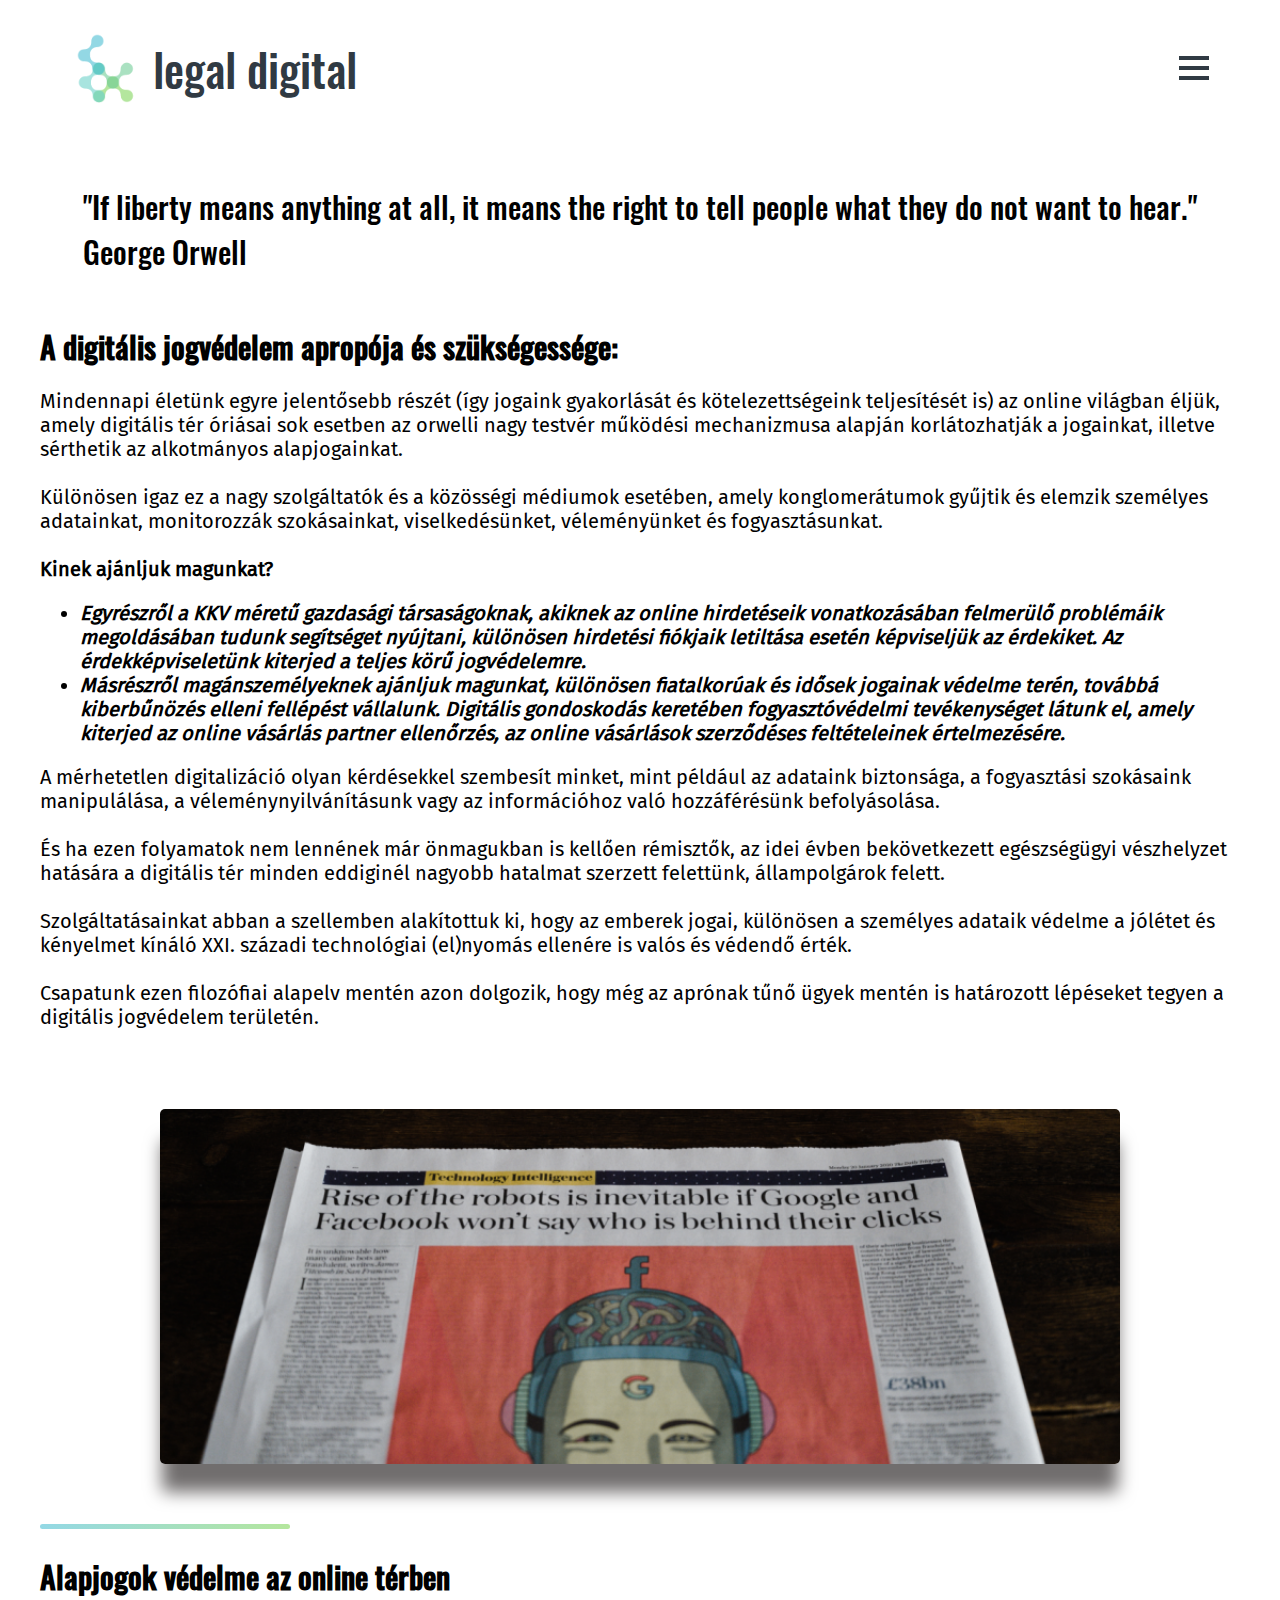
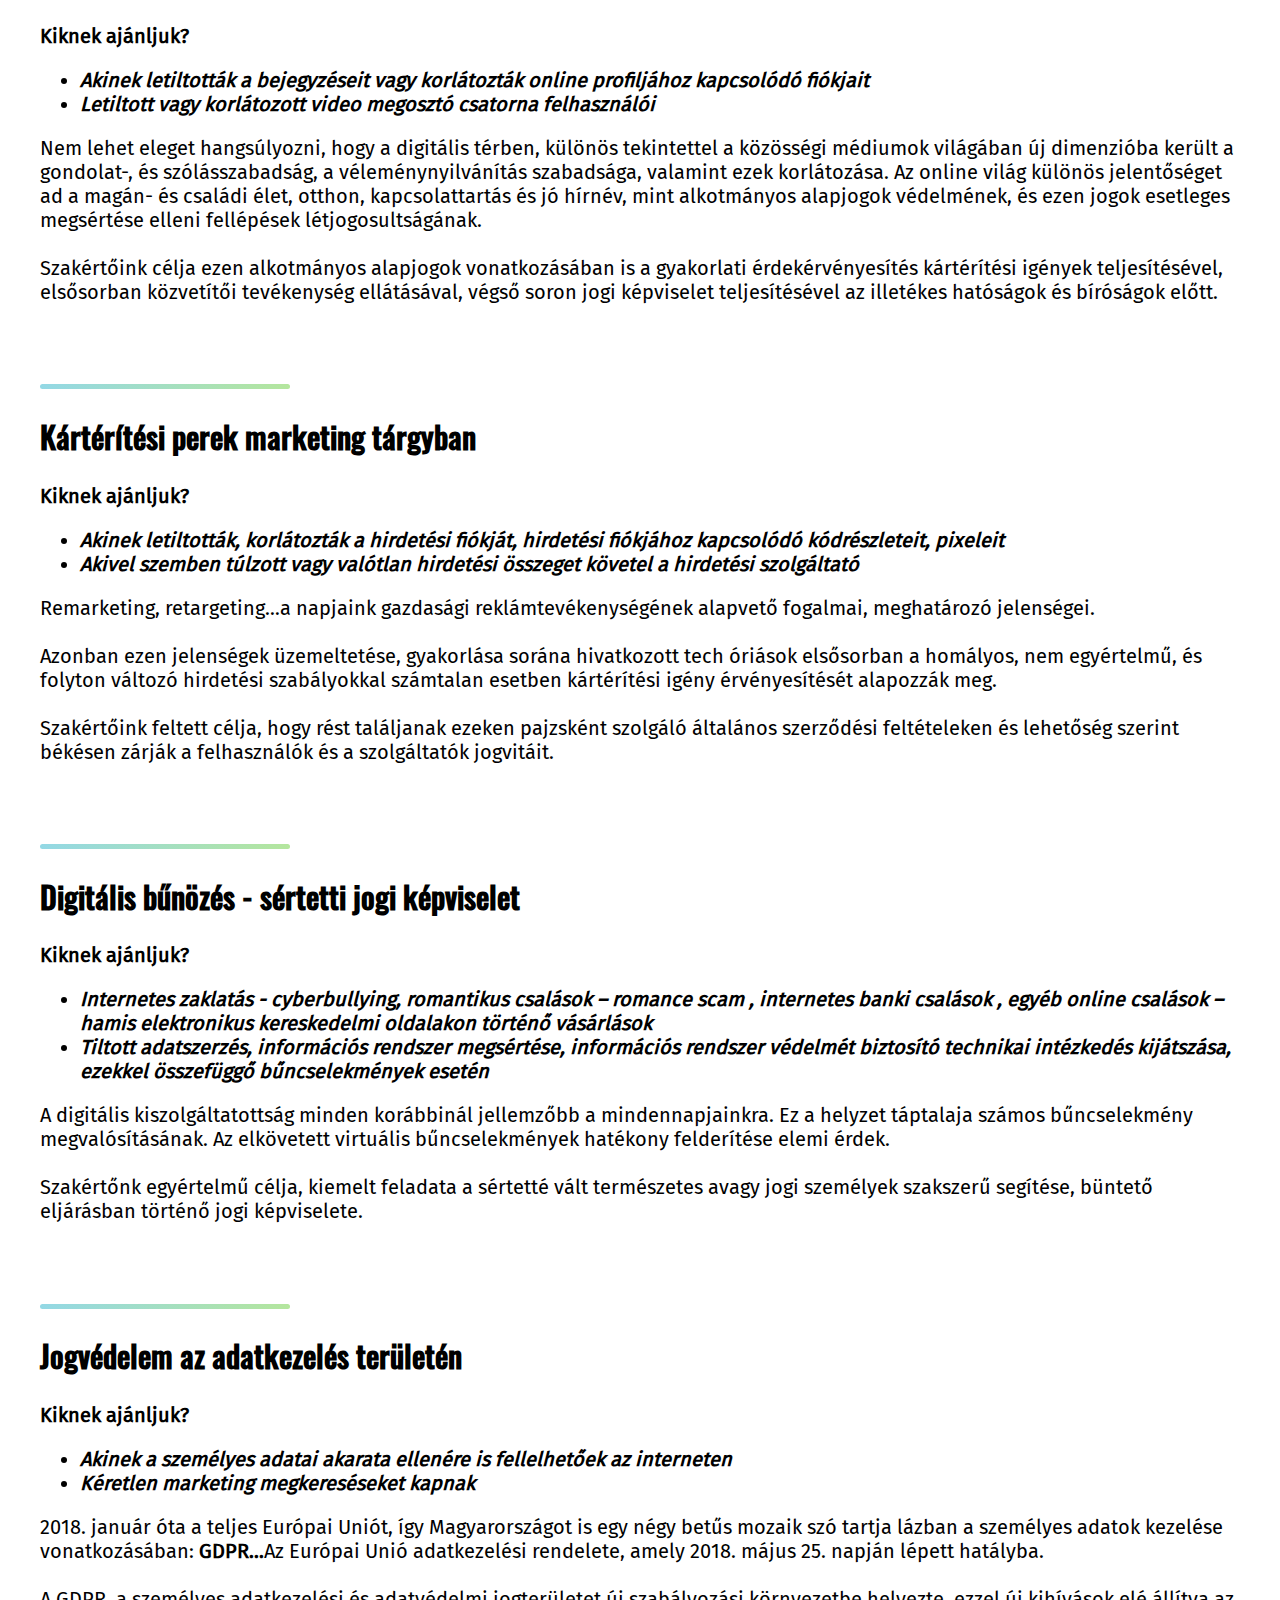
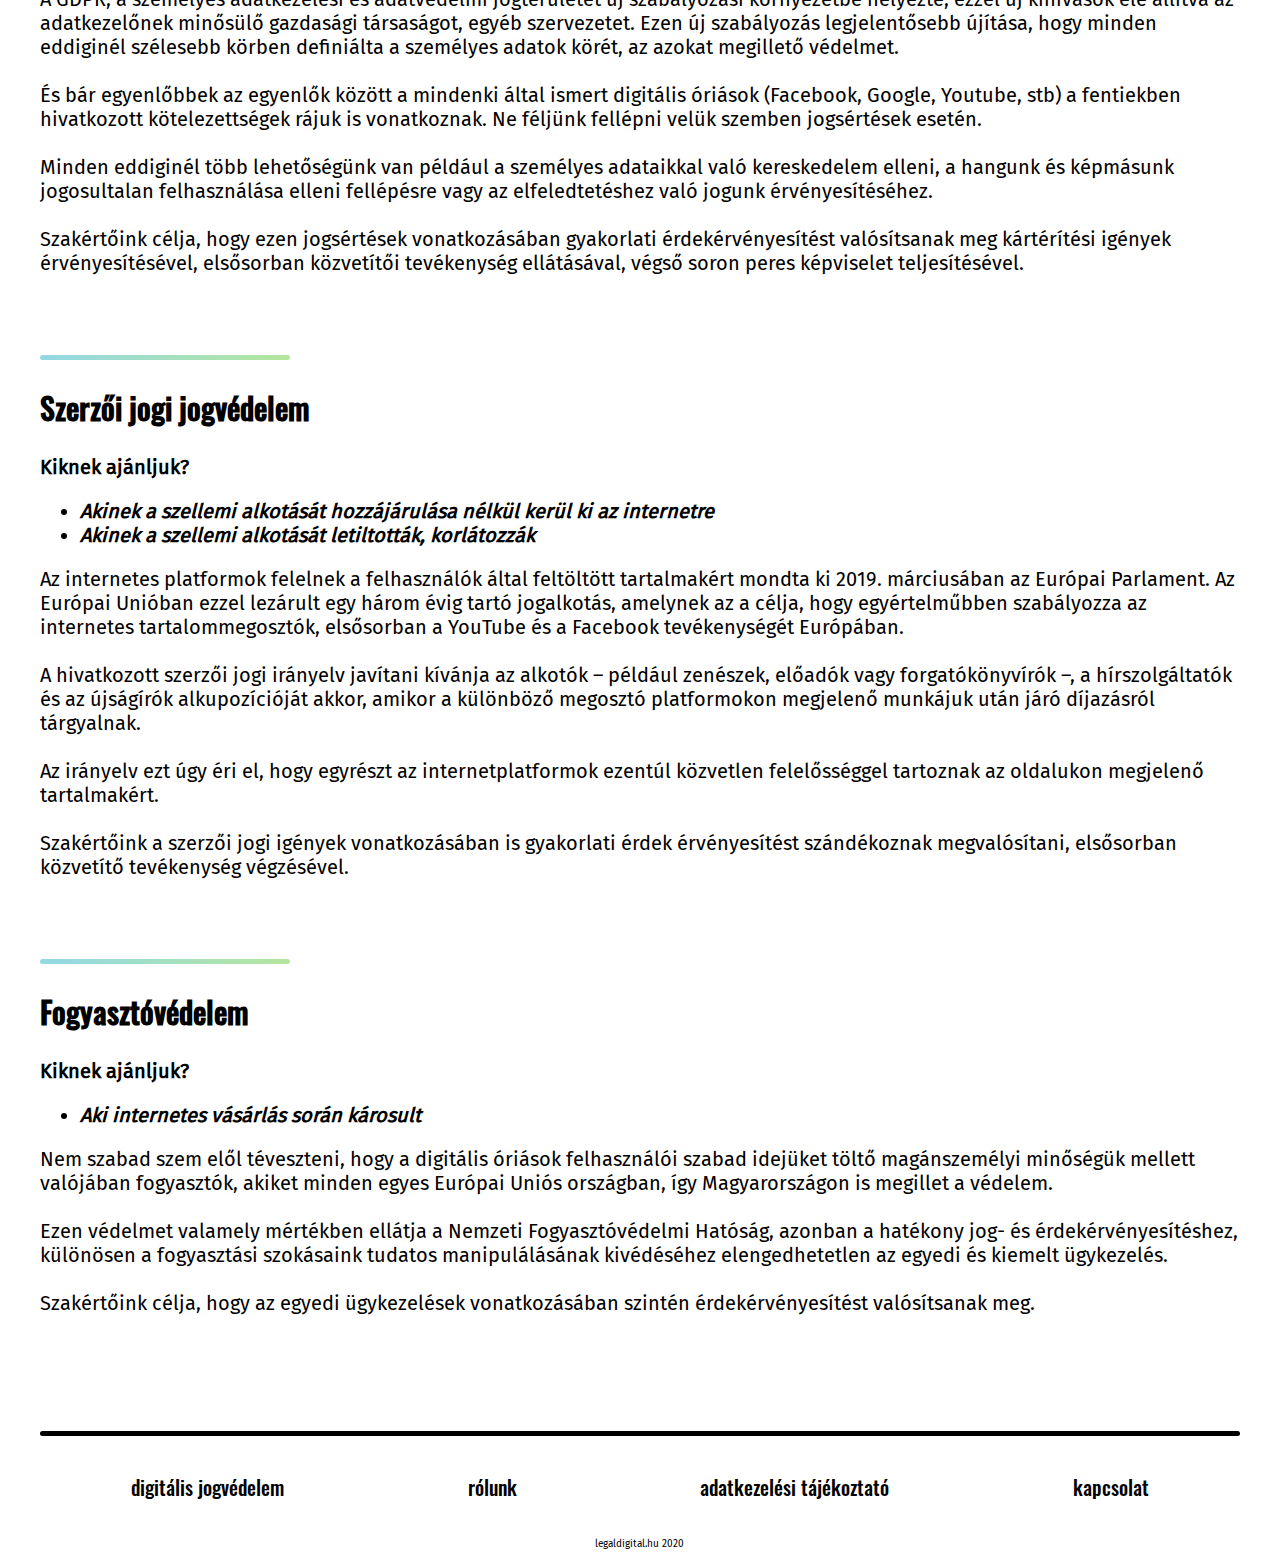
==== commit d7ee8fd0: "lilla paragraph" ====
--- a/index.html
+++ b/index.html
@@ -72,6 +72,19 @@
 			<p>Remarketing, retargeting…a napjaink gazdasági reklámtevékenységének alapvető fogalmai, meghatározó jelenségei.<br/><br/>
 			Azonban ezen jelenségek üzemeltetése, gyakorlása sorána hivatkozott tech óriások elsősorban a homályos, nem egyértelmű, és folyton változó hirdetési szabályokkal számtalan esetben kártérítési igény érvényesítését alapozzák meg.<br/><br/>
 			Szakértőink feltett célja, hogy rést találjanak ezeken pajzsként szolgáló általános szerződési feltételeken és lehetőség szerint békésen zárják a felhasználók és a szolgáltatók jogvitáit.
+			</p>			
+		</article>
+		<article>
+			<div class="green-line"></div>
+			<h2>Digitális bűnözés - sértetti jogi képviselet</h2>
+			<p><b>Kiknek ajánljuk?</b>
+				<ul>
+					<li>Internetes  zaklatás - cyberbullying,  romantikus csalások – romance scam , internetes banki csalások , egyéb online csalások – hamis elektronikus kereskedelmi oldalakon történő vásárlások</li>
+					<li>Tiltott adatszerzés, információs rendszer megsértése, információs rendszer védelmét biztosító technikai intézkedés kijátszása, ezekkel összefüggő bűncselekmények esetén</li>
+				</ul>
+			</p>
+			<p>A digitális kiszolgáltatottság minden korábbinál jellemzőbb a mindennapjainkra. Ez a helyzet táptalaja számos bűncselekmény megvalósításának. Az elkövetett virtuális bűncselekmények hatékony felderítése elemi érdek.<br/><br/>
+			Szakértőnk egyértelmű célja, kiemelt feladata a sértetté vált természetes avagy jogi személyek szakszerű segítése, büntető eljárásban történő jogi képviselete.
 			</p>			
 		</article>
 		<article>
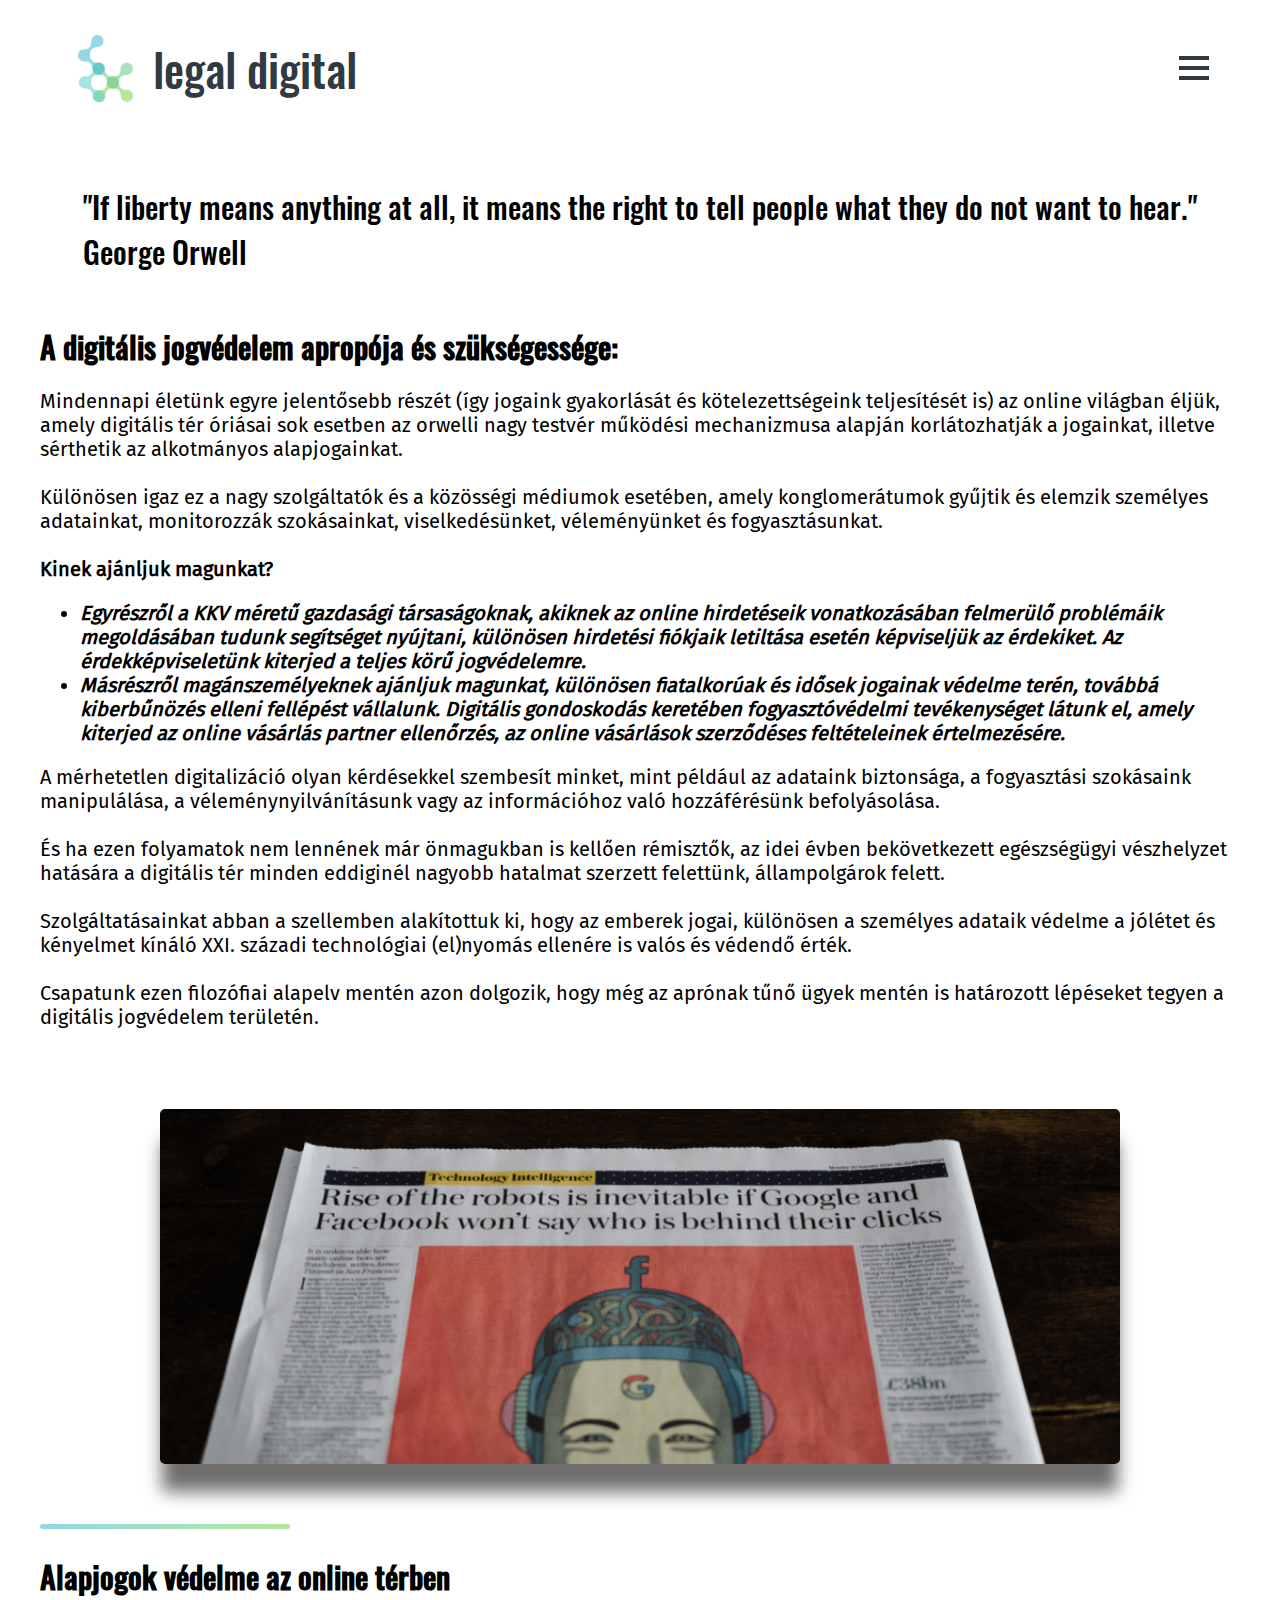
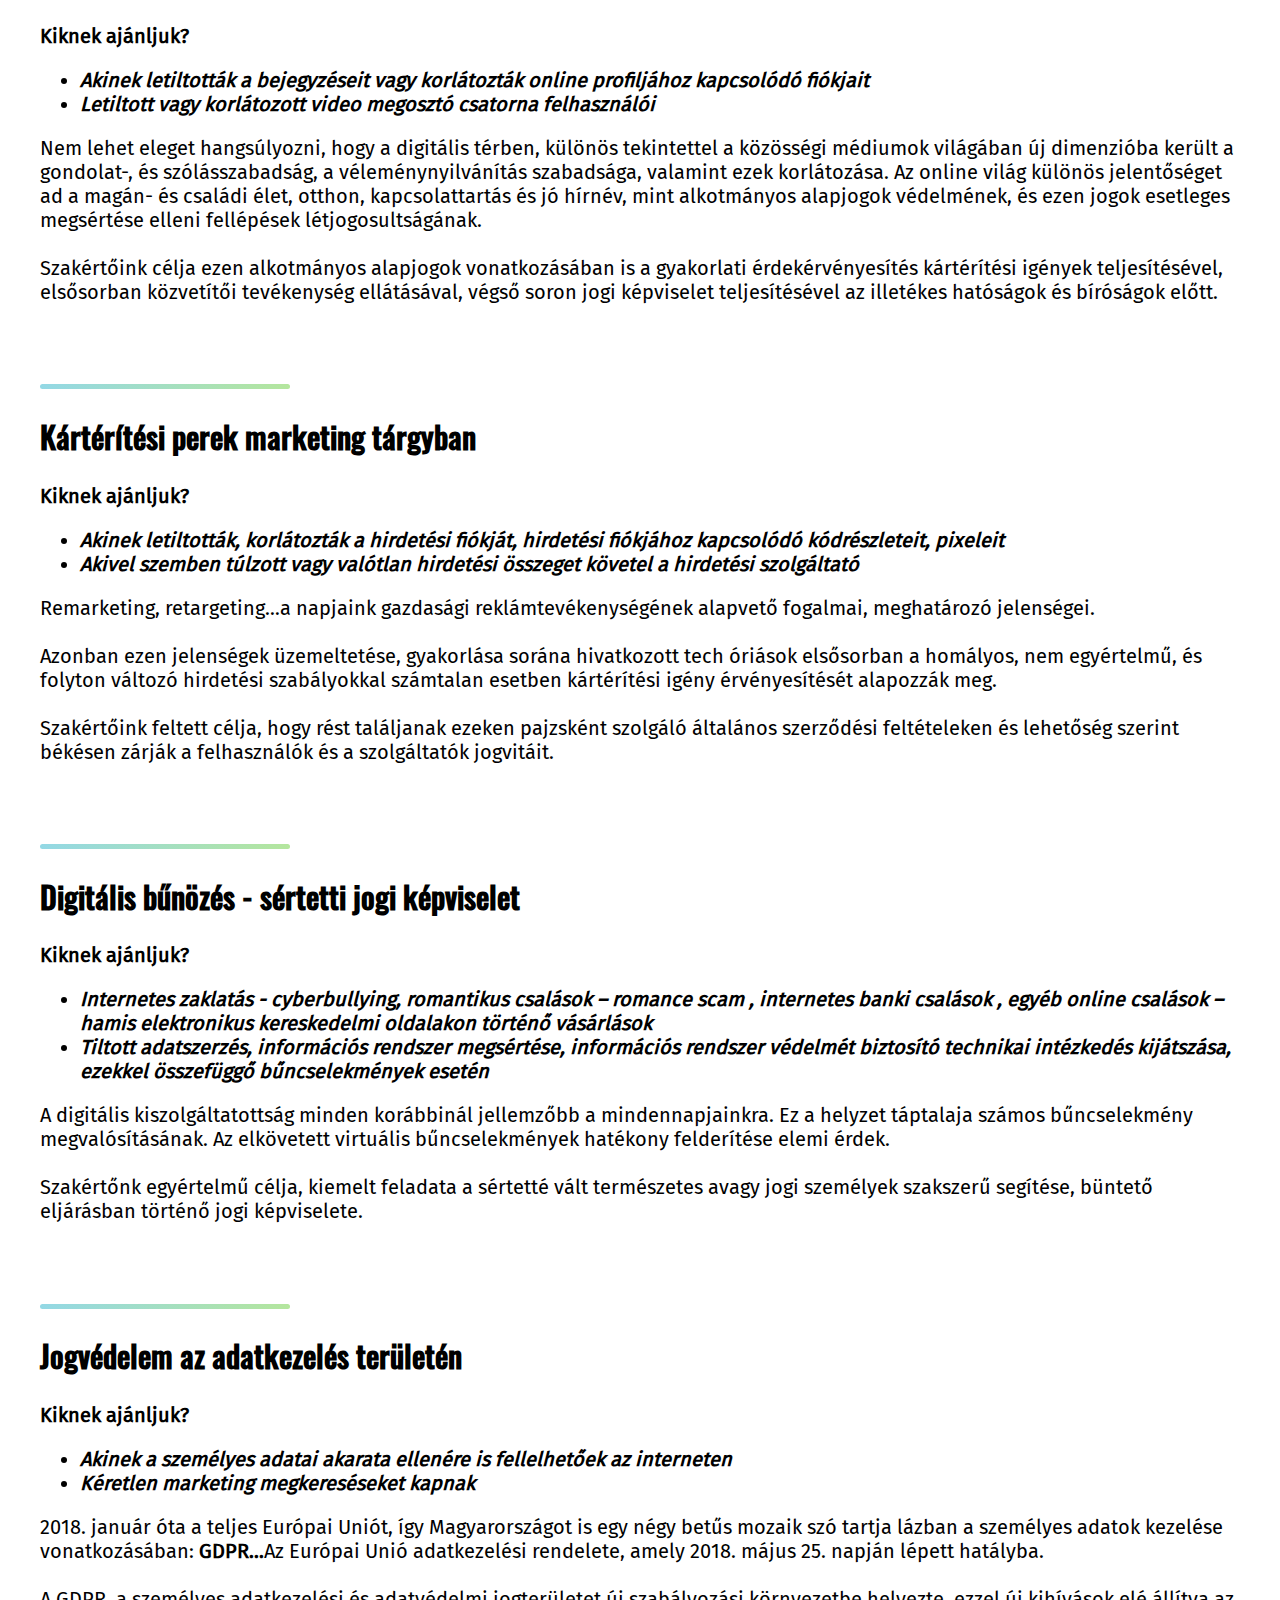
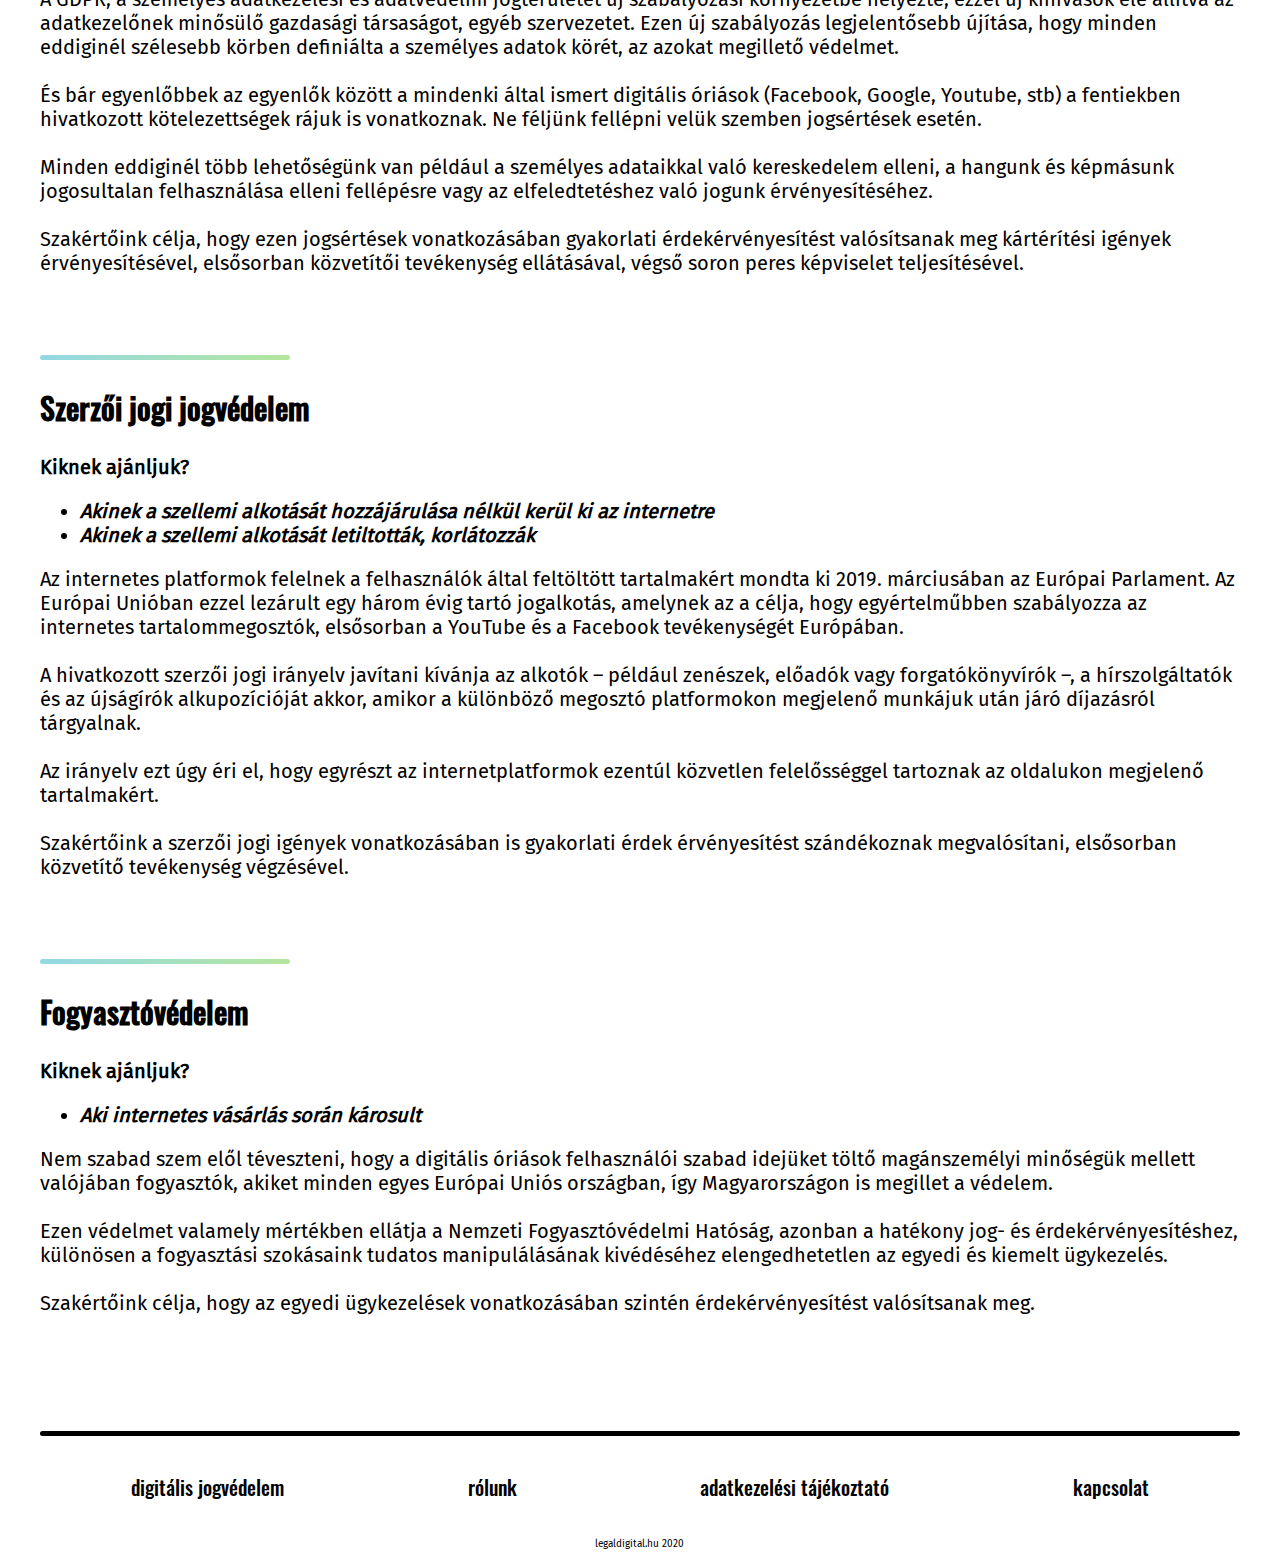
==== commit 5cfb70c2: "optim" ====
--- a/index.html
+++ b/index.html
@@ -11,6 +11,11 @@
 	<meta property="og:description" content="A digitális jogvédelem szakértői. Jogvédelem az adatkezelés területén, alkotmányos alapjogok védelme, kártérítési perek digitális marketing tárgyban ">
 	<meta property="og:type" content="article">
 	<meta property="og:image" content="https://www.legaldigital.hu/assets/img/ld-front-img.png">
+	<link rel="preload" href="../assets/fonts/FiraSans-Regular.ttf" as="font" type="font/ttf" crossorigin> 
+	<link rel="preload" href="../assets/fonts/RobotoCondensed-Light.ttf" as="font" type="font/ttf" crossorigin> 
+	<link rel="preload" href="../assets/fonts/RobotoCondensed-Regular.ttf" as="font" type="font/ttf" crossorigin> 
+	<link rel="preload" href="../assets/fonts/RobotoCondensed-Bold.ttf" as="font" type="font/ttf" crossorigin> 
+	<link rel="preload" href="../assets/fonts/Oswald-Medium.ttf" as="font" type="font/ttf" crossorigin> 
 	<link rel="stylesheet" href="../assets/css/main.css" />
 </head>
 <body>
